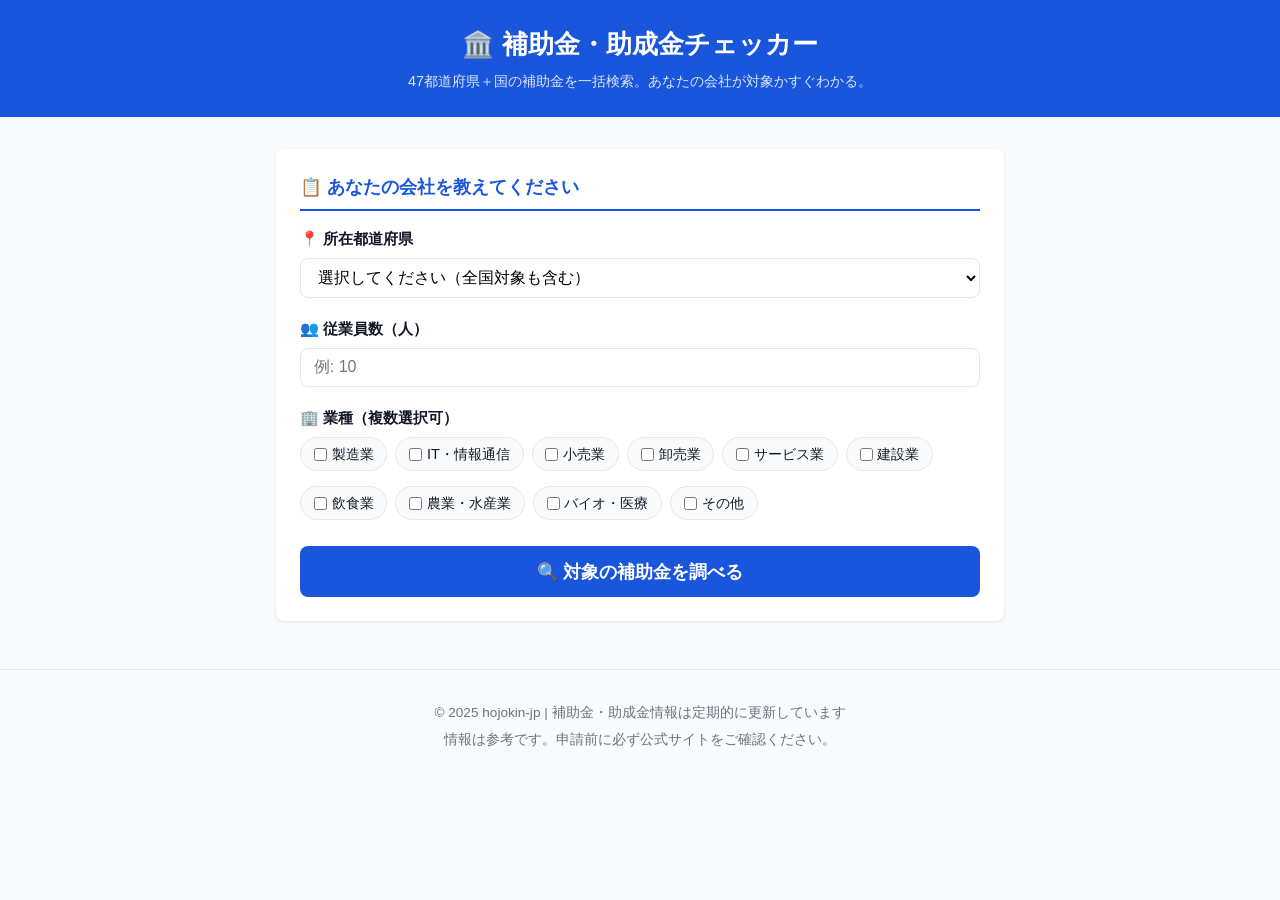
==== web/index.html @ bf98506f "feat: hojokin-jp MVP初期コミット - 47都道府県クロールスクリプト (crawl.py) - Claude Haiku構造化スクリプト (structure.py) - チェック" ====
<!DOCTYPE html>
<html lang="ja">
<head>
  <meta charset="UTF-8" />
  <meta name="viewport" content="width=device-width, initial-scale=1.0" />
  <title>補助金・助成金チェッカー｜hojokin-jp</title>
  <meta name="description" content="47都道府県の企業向け補助金・助成金を簡単チェック。業種・従業員数・都道府県から対象補助金を絞り込み。" />
  <link rel="stylesheet" href="style.css" />
</head>
<body>

<header>
  <h1>🏛️ 補助金・助成金チェッカー</h1>
  <p>47都道府県＋国の補助金を一括検索。あなたの会社が対象かすぐわかる。</p>
</header>

<main>

  <!-- チェックリストフォーム -->
  <div class="checklist-card">
    <p class="section-title">📋 あなたの会社を教えてください</p>

    <!-- 都道府県 -->
    <div class="form-group">
      <label for="pref-select">📍 所在都道府県</label>
      <select id="pref-select">
        <option value="">選択してください（全国対象も含む）</option>
      </select>
    </div>

    <!-- 従業員数 -->
    <div class="form-group">
      <label for="employee-count">👥 従業員数（人）</label>
      <input type="number" id="employee-count" min="1" max="9999"
             placeholder="例: 10" />
    </div>

    <!-- 業種 -->
    <div class="form-group">
      <label>🏢 業種（複数選択可）</label>
      <div class="checkbox-group">
        <label><input type="checkbox" class="industry-check" value="製造業" /><span>製造業</span></label>
        <label><input type="checkbox" class="industry-check" value="IT・情報通信" /><span>IT・情報通信</span></label>
        <label><input type="checkbox" class="industry-check" value="小売業" /><span>小売業</span></label>
        <label><input type="checkbox" class="industry-check" value="卸売業" /><span>卸売業</span></label>
        <label><input type="checkbox" class="industry-check" value="サービス業" /><span>サービス業</span></label>
        <label><input type="checkbox" class="industry-check" value="建設業" /><span>建設業</span></label>
        <label><input type="checkbox" class="industry-check" value="飲食業" /><span>飲食業</span></label>
        <label><input type="checkbox" class="industry-check" value="農業・水産業" /><span>農業・水産業</span></label>
        <label><input type="checkbox" class="industry-check" value="バイオ・医療" /><span>バイオ・医療</span></label>
        <label><input type="checkbox" class="industry-check" value="その他" /><span>その他</span></label>
      </div>
    </div>

    <button class="btn-search" id="btn-search">
      🔍 対象の補助金を調べる
    </button>
  </div>

  <!-- 検索結果 -->
  <div id="results"></div>

</main>

<footer>
  <p>© 2025 hojokin-jp | 補助金・助成金情報は定期的に更新しています</p>
  <p style="margin-top:0.3rem;">情報は参考です。申請前に必ず公式サイトをご確認ください。</p>
</footer>

<script src="app.js"></script>
</body>
</html>
---- web/style.css ----
/* hojokin-jp スタイル */
:root {
  --primary: #1a56db;
  --primary-dark: #1344b0;
  --success: #0e9f6e;
  --bg: #f9fafb;
  --card-bg: #ffffff;
  --text: #111827;
  --text-muted: #6b7280;
  --border: #e5e7eb;
  --shadow: 0 1px 3px rgba(0,0,0,0.1);
  --radius: 8px;
}

* { box-sizing: border-box; margin: 0; padding: 0; }

body {
  font-family: "Hiragino Sans", "Meiryo", sans-serif;
  background: var(--bg);
  color: var(--text);
  line-height: 1.6;
}

/* ヘッダー */
header {
  background: var(--primary);
  color: white;
  padding: 1.5rem 1rem;
  text-align: center;
}
header h1 { font-size: 1.6rem; margin-bottom: 0.3rem; }
header p { font-size: 0.9rem; opacity: 0.85; }

/* メインレイアウト */
main {
  max-width: 760px;
  margin: 2rem auto;
  padding: 0 1rem;
}

/* セクション見出し */
.section-title {
  font-size: 1.1rem;
  font-weight: bold;
  margin-bottom: 1rem;
  padding-bottom: 0.5rem;
  border-bottom: 2px solid var(--primary);
  color: var(--primary);
}

/* チェックリストフォーム */
.checklist-card {
  background: var(--card-bg);
  border-radius: var(--radius);
  padding: 1.5rem;
  box-shadow: var(--shadow);
  margin-bottom: 2rem;
}

.form-group {
  margin-bottom: 1.2rem;
}
.form-group label {
  display: block;
  font-weight: bold;
  margin-bottom: 0.4rem;
  font-size: 0.95rem;
}
.form-group select,
.form-group input[type="number"] {
  width: 100%;
  padding: 0.6rem 0.8rem;
  border: 1px solid var(--border);
  border-radius: var(--radius);
  font-size: 1rem;
  background: white;
}
.form-group select:focus,
.form-group input:focus {
  outline: none;
  border-color: var(--primary);
  box-shadow: 0 0 0 3px rgba(26,86,219,0.15);
}

/* 業種チェックボックス */
.checkbox-group {
  display: flex;
  flex-wrap: wrap;
  gap: 0.5rem;
}
.checkbox-group label {
  display: flex;
  align-items: center;
  gap: 0.3rem;
  background: var(--bg);
  border: 1px solid var(--border);
  border-radius: 20px;
  padding: 0.3rem 0.8rem;
  font-size: 0.9rem;
  cursor: pointer;
  font-weight: normal;
}
.checkbox-group label:hover { border-color: var(--primary); }
.checkbox-group input[type="checkbox"]:checked + span {
  color: var(--primary);
  font-weight: bold;
}

/* 検索ボタン */
.btn-search {
  width: 100%;
  padding: 0.85rem;
  background: var(--primary);
  color: white;
  border: none;
  border-radius: var(--radius);
  font-size: 1.1rem;
  font-weight: bold;
  cursor: pointer;
  transition: background 0.2s;
}
.btn-search:hover { background: var(--primary-dark); }

/* 結果エリア */
#results { margin-top: 1.5rem; }

.result-count {
  font-size: 0.95rem;
  color: var(--text-muted);
  margin-bottom: 1rem;
}
.result-count strong { color: var(--text); }

/* 補助金カード */
.hojokin-card {
  background: var(--card-bg);
  border-radius: var(--radius);
  padding: 1.2rem 1.5rem;
  box-shadow: var(--shadow);
  margin-bottom: 1rem;
  border-left: 4px solid var(--primary);
}
.hojokin-card .card-header {
  display: flex;
  justify-content: space-between;
  align-items: flex-start;
  gap: 0.5rem;
  margin-bottom: 0.6rem;
}
.hojokin-card h3 {
  font-size: 1rem;
  color: var(--text);
  flex: 1;
}
.badge-pref {
  background: #eff6ff;
  color: var(--primary);
  font-size: 0.75rem;
  padding: 0.2rem 0.6rem;
  border-radius: 12px;
  white-space: nowrap;
  font-weight: bold;
}

.card-meta {
  display: flex;
  gap: 1rem;
  font-size: 0.85rem;
  color: var(--text-muted);
  margin-bottom: 0.7rem;
  flex-wrap: wrap;
}
.card-meta span { display: flex; align-items: center; gap: 0.2rem; }

.card-summary {
  font-size: 0.9rem;
  color: var(--text-muted);
  margin-bottom: 0.8rem;
  line-height: 1.5;
}

.card-actions {
  display: flex;
  gap: 0.7rem;
}
.btn-detail {
  padding: 0.4rem 1rem;
  background: white;
  border: 1px solid var(--primary);
  color: var(--primary);
  border-radius: var(--radius);
  font-size: 0.85rem;
  cursor: pointer;
  text-decoration: none;
  transition: all 0.2s;
}
.btn-detail:hover { background: #eff6ff; }
.btn-consult {
  padding: 0.4rem 1rem;
  background: var(--success);
  color: white;
  border: none;
  border-radius: var(--radius);
  font-size: 0.85rem;
  cursor: pointer;
  text-decoration: none;
  transition: background 0.2s;
}
.btn-consult:hover { background: #0a8057; }

/* ローディング・空状態 */
.loading, .empty-state {
  text-align: center;
  padding: 2rem;
  color: var(--text-muted);
}
.empty-state .icon { font-size: 2.5rem; margin-bottom: 0.5rem; }

/* フッター */
footer {
  text-align: center;
  padding: 2rem 1rem;
  color: var(--text-muted);
  font-size: 0.85rem;
  border-top: 1px solid var(--border);
  margin-top: 3rem;
}

/* スマホ対応 */
@media (max-width: 600px) {
  header h1 { font-size: 1.3rem; }
  .checklist-card { padding: 1rem; }
  .card-actions { flex-direction: column; }
  .btn-detail, .btn-consult { text-align: center; }
}
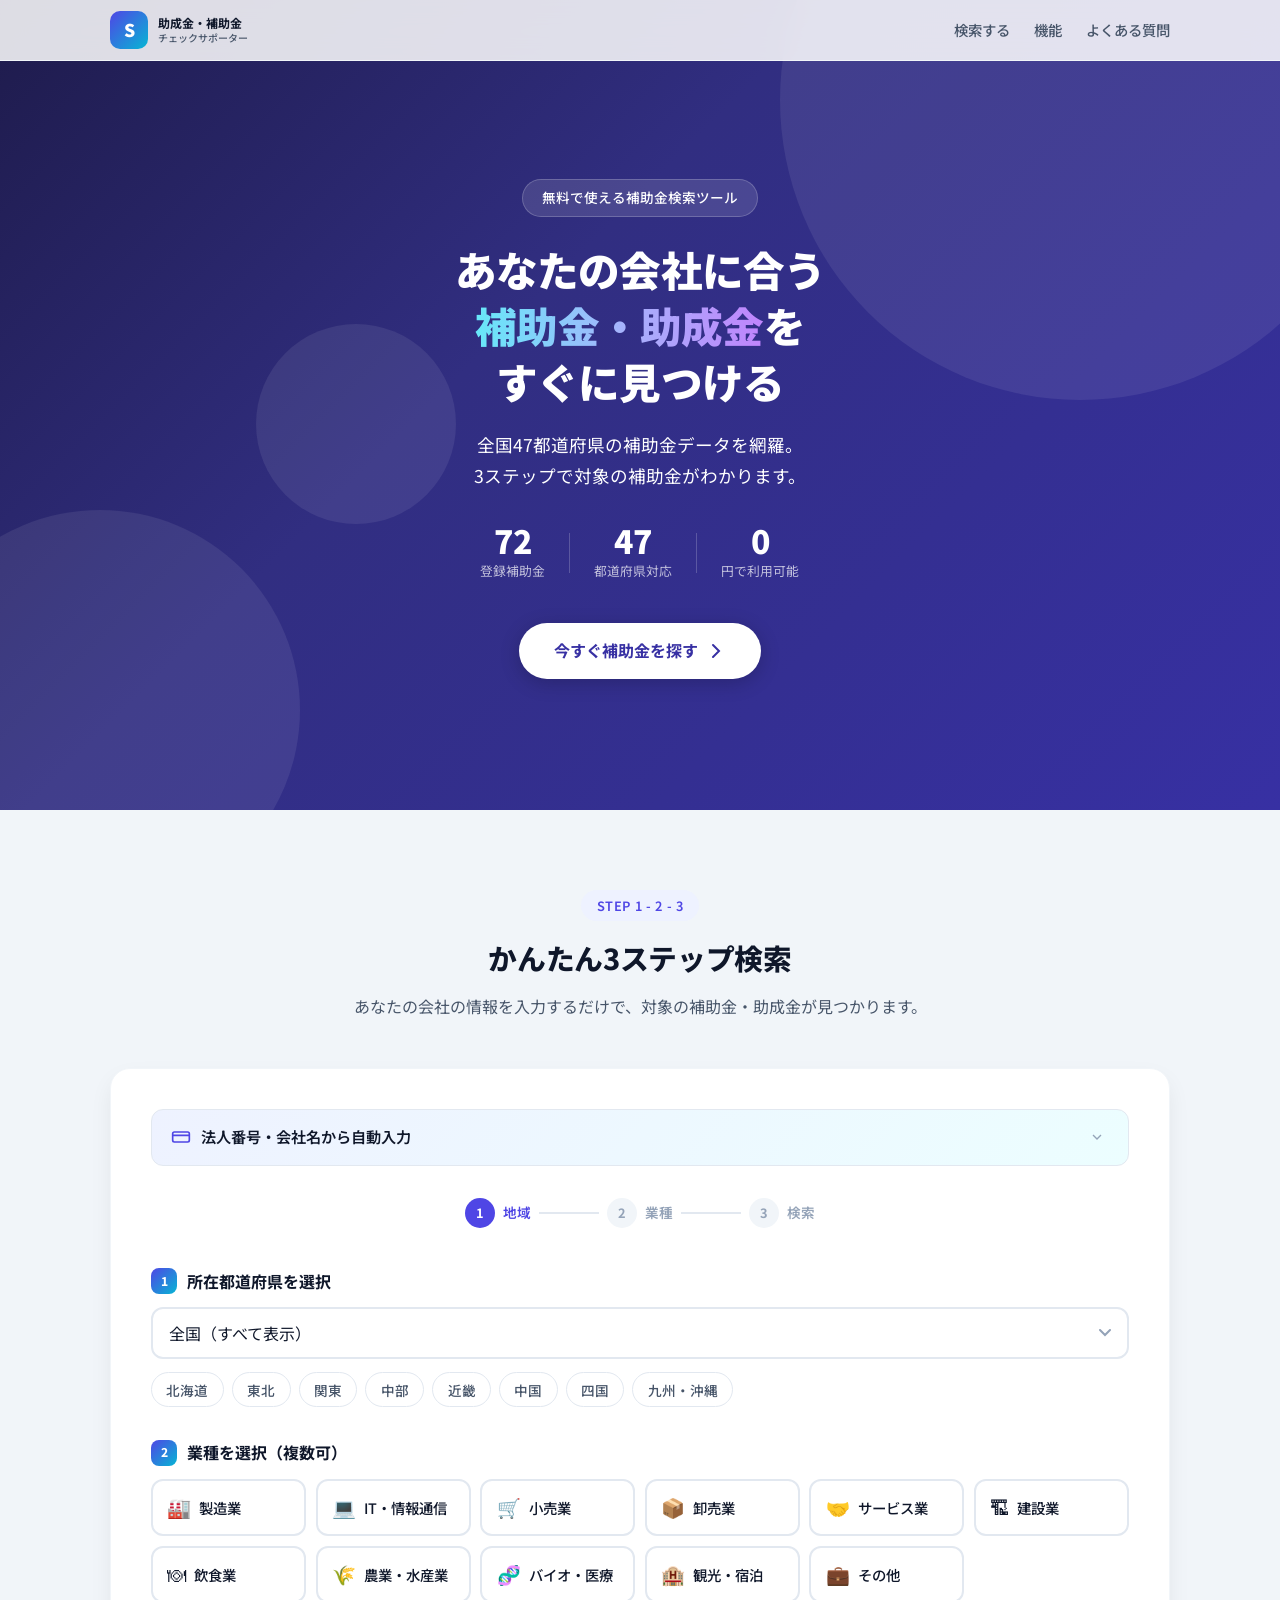
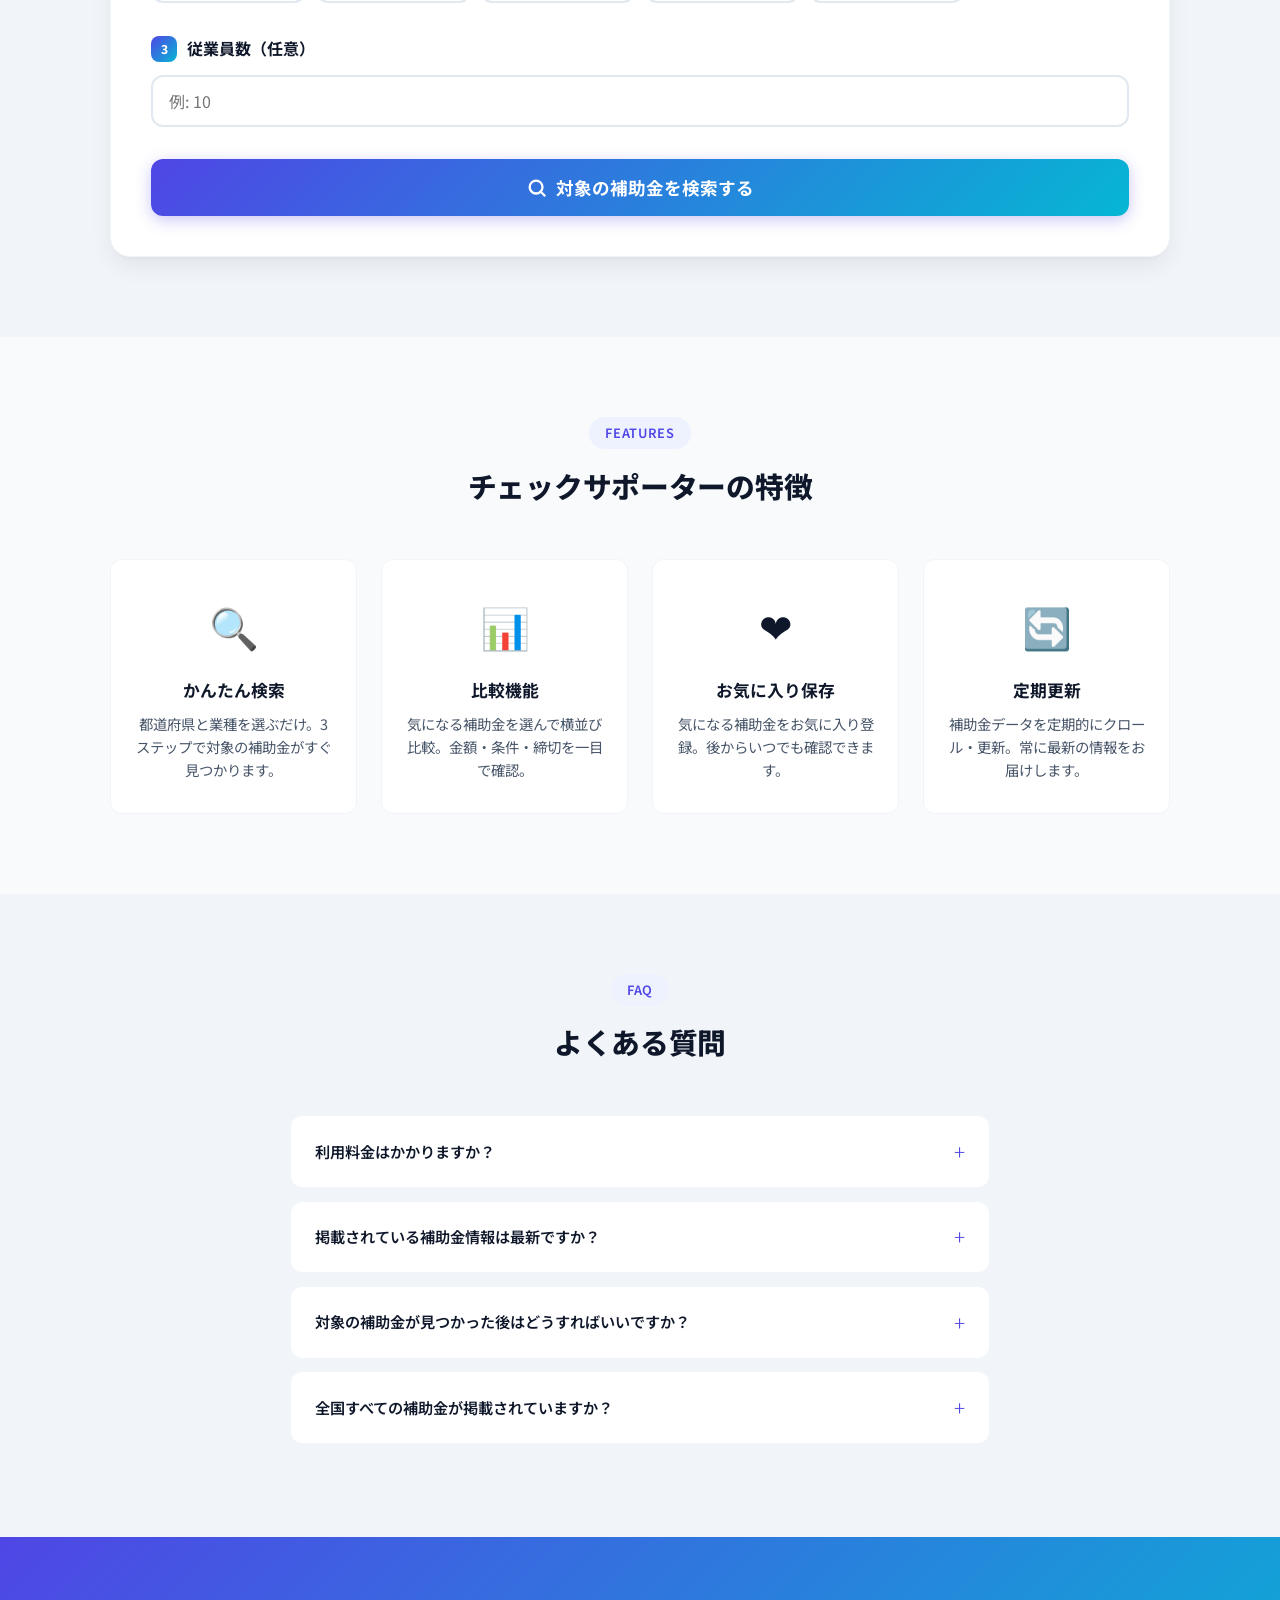
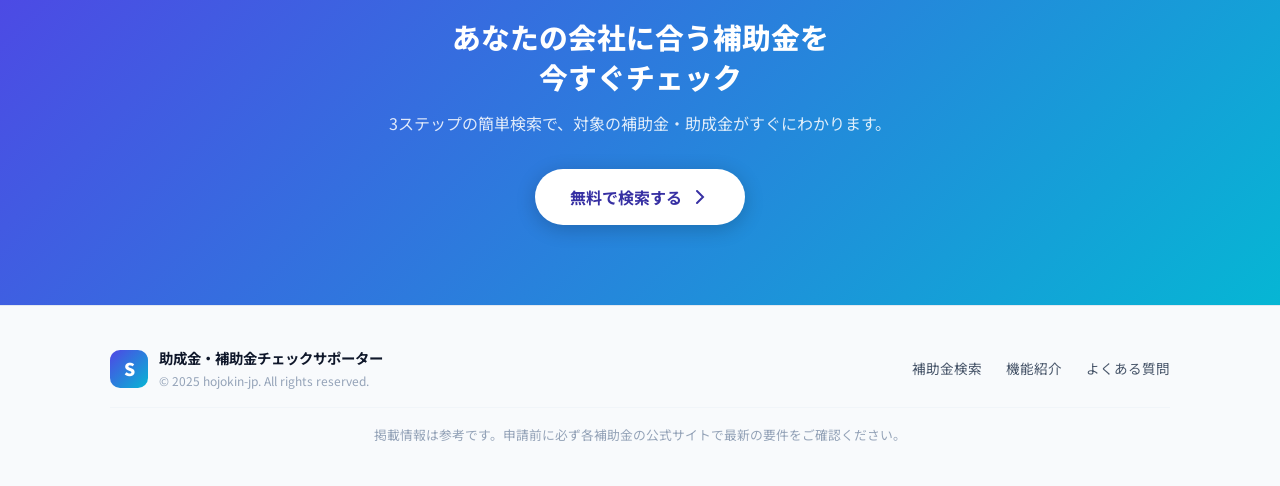
==== commit 719cae83: "feat: UI全面リニューアル + 法人番号検索 + OpenClaw連携設定 - UI: モダンなランディングページに全面リニューアル（グラデーション、アニメーション） - UI: 地方別フィルタ" ====
--- a/web/index.html
+++ b/web/index.html
@@ -3,70 +3,385 @@
 <head>
   <meta charset="UTF-8" />
   <meta name="viewport" content="width=device-width, initial-scale=1.0" />
-  <title>補助金・助成金チェッカー｜hojokin-jp</title>
-  <meta name="description" content="47都道府県の企業向け補助金・助成金を簡単チェック。業種・従業員数・都道府県から対象補助金を絞り込み。" />
+  <title>助成金・補助金チェックサポーター｜全国の補助金を簡単検索</title>
+  <meta name="description" content="全国47都道府県の企業向け補助金・助成金を簡単チェック。業種・従業員数・都道府県から対象補助金を瞬時に絞り込み。無料で使える補助金検索ツール。" />
+  <meta name="keywords" content="補助金,助成金,中小企業,検索,チェッカー,都道府県,申請" />
+  <meta property="og:title" content="助成金・補助金チェックサポーター" />
+  <meta property="og:description" content="全国47都道府県の補助金・助成金を簡単検索。あなたの会社が対象かすぐわかる。" />
+  <meta property="og:type" content="website" />
+  <link rel="canonical" href="https://hojokin-jp.pages.dev/" />
+  <link rel="preconnect" href="https://fonts.googleapis.com" />
+  <link rel="preconnect" href="https://fonts.gstatic.com" crossorigin />
+  <link href="https://fonts.googleapis.com/css2?family=Noto+Sans+JP:wght@400;500;600;700;900&display=swap" rel="stylesheet" />
   <link rel="stylesheet" href="style.css" />
 </head>
 <body>
 
-<header>
-  <h1>🏛️ 補助金・助成金チェッカー</h1>
-  <p>47都道府県＋国の補助金を一括検索。あなたの会社が対象かすぐわかる。</p>
-</header>
-
-<main>
-
-  <!-- チェックリストフォーム -->
-  <div class="checklist-card">
-    <p class="section-title">📋 あなたの会社を教えてください</p>
-
-    <!-- 都道府県 -->
-    <div class="form-group">
-      <label for="pref-select">📍 所在都道府県</label>
-      <select id="pref-select">
-        <option value="">選択してください（全国対象も含む）</option>
-      </select>
-    </div>
-
-    <!-- 従業員数 -->
-    <div class="form-group">
-      <label for="employee-count">👥 従業員数（人）</label>
-      <input type="number" id="employee-count" min="1" max="9999"
-             placeholder="例: 10" />
-    </div>
-
-    <!-- 業種 -->
-    <div class="form-group">
-      <label>🏢 業種（複数選択可）</label>
-      <div class="checkbox-group">
-        <label><input type="checkbox" class="industry-check" value="製造業" /><span>製造業</span></label>
-        <label><input type="checkbox" class="industry-check" value="IT・情報通信" /><span>IT・情報通信</span></label>
-        <label><input type="checkbox" class="industry-check" value="小売業" /><span>小売業</span></label>
-        <label><input type="checkbox" class="industry-check" value="卸売業" /><span>卸売業</span></label>
-        <label><input type="checkbox" class="industry-check" value="サービス業" /><span>サービス業</span></label>
-        <label><input type="checkbox" class="industry-check" value="建設業" /><span>建設業</span></label>
-        <label><input type="checkbox" class="industry-check" value="飲食業" /><span>飲食業</span></label>
-        <label><input type="checkbox" class="industry-check" value="農業・水産業" /><span>農業・水産業</span></label>
-        <label><input type="checkbox" class="industry-check" value="バイオ・医療" /><span>バイオ・医療</span></label>
-        <label><input type="checkbox" class="industry-check" value="その他" /><span>その他</span></label>
-      </div>
-    </div>
-
-    <button class="btn-search" id="btn-search">
-      🔍 対象の補助金を調べる
+<!-- ナビゲーション -->
+<nav class="navbar" id="navbar">
+  <div class="nav-inner">
+    <a href="#" class="nav-logo">
+      <span class="logo-icon">S</span>
+      <span class="logo-text">助成金・補助金<br/><small>チェックサポーター</small></span>
+    </a>
+    <div class="nav-links">
+      <a href="#search">検索する</a>
+      <a href="#features">機能</a>
+      <a href="#faq">よくある質問</a>
+    </div>
+    <button class="nav-hamburger" id="nav-hamburger" aria-label="メニュー">
+      <span></span><span></span><span></span>
     </button>
   </div>
-
-  <!-- 検索結果 -->
-  <div id="results"></div>
-
-</main>
-
-<footer>
-  <p>© 2025 hojokin-jp | 補助金・助成金情報は定期的に更新しています</p>
-  <p style="margin-top:0.3rem;">情報は参考です。申請前に必ず公式サイトをご確認ください。</p>
+</nav>
+
+<!-- ヒーローセクション -->
+<section class="hero" id="hero">
+  <div class="hero-bg-shapes">
+    <div class="shape shape-1"></div>
+    <div class="shape shape-2"></div>
+    <div class="shape shape-3"></div>
+  </div>
+  <div class="hero-inner">
+    <div class="hero-badge">無料で使える補助金検索ツール</div>
+    <h1 class="hero-title">
+      あなたの会社に合う<br/>
+      <span class="gradient-text">補助金・助成金</span>を<br/>
+      すぐに見つける
+    </h1>
+    <p class="hero-sub">
+      全国47都道府県の補助金データを網羅。<br/>
+      3ステップで対象の補助金がわかります。
+    </p>
+    <div class="hero-stats">
+      <div class="stat-item">
+        <span class="stat-num" id="stat-total">72</span>
+        <span class="stat-label">登録補助金</span>
+      </div>
+      <div class="stat-divider"></div>
+      <div class="stat-item">
+        <span class="stat-num">47</span>
+        <span class="stat-label">都道府県対応</span>
+      </div>
+      <div class="stat-divider"></div>
+      <div class="stat-item">
+        <span class="stat-num">0</span>
+        <span class="stat-label">円で利用可能</span>
+      </div>
+    </div>
+    <a href="#search" class="hero-cta">
+      今すぐ補助金を探す
+      <svg width="20" height="20" viewBox="0 0 20 20" fill="none"><path d="M7 4l6 6-6 6" stroke="currentColor" stroke-width="2" stroke-linecap="round"/></svg>
+    </a>
+  </div>
+</section>
+
+<!-- 検索セクション -->
+<section class="search-section" id="search">
+  <div class="container">
+    <div class="section-header">
+      <span class="section-tag">STEP 1 - 2 - 3</span>
+      <h2>かんたん3ステップ検索</h2>
+      <p>あなたの会社の情報を入力するだけで、対象の補助金・助成金が見つかります。</p>
+    </div>
+
+    <div class="search-card">
+
+      <!-- 法人番号・会社名で自動入力 -->
+      <div class="corp-lookup-block">
+        <div class="corp-lookup-header">
+          <svg width="20" height="20" viewBox="0 0 24 24" fill="none" stroke="var(--primary)" stroke-width="2"><rect x="2" y="6" width="20" height="12" rx="2"/><path d="M2 10h20"/></svg>
+          <span>法人番号・会社名から自動入力</span>
+          <button class="corp-toggle" id="corp-toggle" aria-expanded="false">
+            <svg width="16" height="16" viewBox="0 0 24 24" fill="none" stroke="currentColor" stroke-width="2"><path d="M6 9l6 6 6-6"/></svg>
+          </button>
+        </div>
+        <div class="corp-lookup-body" id="corp-lookup-body" style="display:none;">
+          <p class="corp-hint">法人番号（13桁）または会社名を入力すると、都道府県が自動で設定されます。</p>
+          <div class="corp-tabs">
+            <button class="corp-tab active" data-tab="number">法人番号で検索</button>
+            <button class="corp-tab" data-tab="name">会社名で検索</button>
+          </div>
+          <!-- 法人番号タブ -->
+          <div class="corp-tab-content active" id="tab-number">
+            <div class="corp-input-row">
+              <input type="text" id="corp-number" class="input-modern" maxlength="13" inputmode="numeric" pattern="\d{13}" placeholder="例: 7000012050002（13桁）" />
+              <button class="btn-corp-search" id="btn-corp-number">検索</button>
+            </div>
+          </div>
+          <!-- 会社名タブ -->
+          <div class="corp-tab-content" id="tab-name">
+            <div class="corp-input-row">
+              <input type="text" id="corp-name" class="input-modern" placeholder="例: トヨタ自動車" />
+              <button class="btn-corp-search" id="btn-corp-name">検索</button>
+            </div>
+            <div class="corp-candidates" id="corp-candidates" style="display:none;"></div>
+          </div>
+          <!-- 結果表示 -->
+          <div class="corp-result" id="corp-result" style="display:none;">
+            <div class="corp-result-card">
+              <div class="corp-result-name" id="corp-result-name"></div>
+              <div class="corp-result-meta" id="corp-result-meta"></div>
+              <button class="btn-corp-apply" id="btn-corp-apply">この情報で検索に反映する</button>
+            </div>
+          </div>
+          <div class="corp-error" id="corp-error" style="display:none;"></div>
+          <div class="corp-loading" id="corp-loading" style="display:none;">
+            <div class="spinner"></div>
+            <span>検索中...</span>
+          </div>
+        </div>
+      </div>
+
+      <!-- ステップインジケーター -->
+      <div class="step-indicator">
+        <div class="step active" data-step="1"><span>1</span>地域</div>
+        <div class="step-line"></div>
+        <div class="step" data-step="2"><span>2</span>業種</div>
+        <div class="step-line"></div>
+        <div class="step" data-step="3"><span>3</span>検索</div>
+      </div>
+
+      <!-- 都道府県選択（地図 + ドロップダウン） -->
+      <div class="form-block">
+        <label class="form-label">
+          <span class="label-icon">1</span>
+          所在都道府県を選択
+        </label>
+        <div class="pref-selector">
+          <select id="pref-select" class="select-modern">
+            <option value="">全国（すべて表示）</option>
+          </select>
+          <!-- 地方ボタン -->
+          <div class="region-chips" id="region-chips">
+            <button class="region-chip" data-region="hokkaido">北海道</button>
+            <button class="region-chip" data-region="tohoku">東北</button>
+            <button class="region-chip" data-region="kanto">関東</button>
+            <button class="region-chip" data-region="chubu">中部</button>
+            <button class="region-chip" data-region="kinki">近畿</button>
+            <button class="region-chip" data-region="chugoku">中国</button>
+            <button class="region-chip" data-region="shikoku">四国</button>
+            <button class="region-chip" data-region="kyushu">九州・沖縄</button>
+          </div>
+        </div>
+      </div>
+
+      <!-- 業種選択 -->
+      <div class="form-block">
+        <label class="form-label">
+          <span class="label-icon">2</span>
+          業種を選択（複数可）
+        </label>
+        <div class="industry-grid" id="industry-grid">
+          <label class="industry-chip"><input type="checkbox" class="industry-check" value="製造業" /><span class="chip-icon">&#x1F3ED;</span><span>製造業</span></label>
+          <label class="industry-chip"><input type="checkbox" class="industry-check" value="IT・情報通信" /><span class="chip-icon">&#x1F4BB;</span><span>IT・情報通信</span></label>
+          <label class="industry-chip"><input type="checkbox" class="industry-check" value="小売業" /><span class="chip-icon">&#x1F6D2;</span><span>小売業</span></label>
+          <label class="industry-chip"><input type="checkbox" class="industry-check" value="卸売業" /><span class="chip-icon">&#x1F4E6;</span><span>卸売業</span></label>
+          <label class="industry-chip"><input type="checkbox" class="industry-check" value="サービス業" /><span class="chip-icon">&#x1F91D;</span><span>サービス業</span></label>
+          <label class="industry-chip"><input type="checkbox" class="industry-check" value="建設業" /><span class="chip-icon">&#x1F3D7;</span><span>建設業</span></label>
+          <label class="industry-chip"><input type="checkbox" class="industry-check" value="飲食業" /><span class="chip-icon">&#x1F37D;</span><span>飲食業</span></label>
+          <label class="industry-chip"><input type="checkbox" class="industry-check" value="農業・水産業" /><span class="chip-icon">&#x1F33E;</span><span>農業・水産業</span></label>
+          <label class="industry-chip"><input type="checkbox" class="industry-check" value="バイオ・医療" /><span class="chip-icon">&#x1F9EC;</span><span>バイオ・医療</span></label>
+          <label class="industry-chip"><input type="checkbox" class="industry-check" value="観光・宿泊" /><span class="chip-icon">&#x1F3E8;</span><span>観光・宿泊</span></label>
+          <label class="industry-chip"><input type="checkbox" class="industry-check" value="その他" /><span class="chip-icon">&#x1F4BC;</span><span>その他</span></label>
+        </div>
+      </div>
+
+      <!-- 従業員数（オプション） -->
+      <div class="form-block">
+        <label class="form-label">
+          <span class="label-icon">3</span>
+          従業員数（任意）
+        </label>
+        <input type="number" id="employee-count" class="input-modern" min="1" max="99999" placeholder="例: 10" />
+      </div>
+
+      <button class="btn-search" id="btn-search">
+        <svg width="22" height="22" viewBox="0 0 24 24" fill="none" stroke="currentColor" stroke-width="2.5"><circle cx="11" cy="11" r="7"/><path d="M21 21l-4.35-4.35"/></svg>
+        対象の補助金を検索する
+      </button>
+    </div>
+  </div>
+</section>
+
+<!-- 結果セクション -->
+<section class="results-section" id="results-section" style="display:none;">
+  <div class="container">
+    <!-- 結果ヘッダー -->
+    <div class="results-header">
+      <div class="results-count" id="results-count"></div>
+      <div class="results-controls">
+        <div class="view-toggle">
+          <button class="view-btn active" data-view="list" title="リスト表示">
+            <svg width="18" height="18" viewBox="0 0 24 24" fill="none" stroke="currentColor" stroke-width="2"><path d="M8 6h13M8 12h13M8 18h13M3 6h.01M3 12h.01M3 18h.01"/></svg>
+          </button>
+          <button class="view-btn" data-view="grid" title="グリッド表示">
+            <svg width="18" height="18" viewBox="0 0 24 24" fill="none" stroke="currentColor" stroke-width="2"><rect x="3" y="3" width="7" height="7"/><rect x="14" y="3" width="7" height="7"/><rect x="3" y="14" width="7" height="7"/><rect x="14" y="14" width="7" height="7"/></svg>
+          </button>
+        </div>
+        <select id="sort-select" class="select-small">
+          <option value="amount-desc">金額が大きい順</option>
+          <option value="amount-asc">金額が小さい順</option>
+          <option value="name-asc">名前順</option>
+          <option value="pref-asc">都道府県順</option>
+        </select>
+      </div>
+    </div>
+
+    <!-- 比較バー -->
+    <div class="compare-bar" id="compare-bar" style="display:none;">
+      <div class="compare-inner">
+        <span><strong id="compare-count">0</strong>件を比較中</span>
+        <button class="btn-compare" id="btn-compare">比較表を見る</button>
+        <button class="btn-compare-clear" id="btn-compare-clear">クリア</button>
+      </div>
+    </div>
+
+    <!-- 結果リスト -->
+    <div id="results" class="results-list"></div>
+  </div>
+</section>
+
+<!-- 比較モーダル -->
+<div class="modal-overlay" id="compare-modal" style="display:none;">
+  <div class="modal-content">
+    <div class="modal-header">
+      <h3>補助金比較</h3>
+      <button class="modal-close" id="modal-close">&times;</button>
+    </div>
+    <div class="modal-body" id="compare-table-container"></div>
+  </div>
+</div>
+
+<!-- お気に入りフローティングボタン -->
+<button class="fab-favorites" id="fab-favorites" title="お気に入り一覧" style="display:none;">
+  <svg width="22" height="22" viewBox="0 0 24 24" fill="currentColor"><path d="M12 21.35l-1.45-1.32C5.4 15.36 2 12.28 2 8.5 2 5.42 4.42 3 7.5 3c1.74 0 3.41.81 4.5 2.09C13.09 3.81 14.76 3 16.5 3 19.58 3 22 5.42 22 8.5c0 3.78-3.4 6.86-8.55 11.54L12 21.35z"/></svg>
+  <span class="fab-badge" id="fab-badge">0</span>
+</button>
+
+<!-- お気に入りパネル -->
+<div class="favorites-panel" id="favorites-panel" style="display:none;">
+  <div class="panel-header">
+    <h3>お気に入り</h3>
+    <button class="panel-close" id="panel-close">&times;</button>
+  </div>
+  <div class="panel-body" id="favorites-list"></div>
+</div>
+
+<!-- 特徴セクション -->
+<section class="features-section" id="features">
+  <div class="container">
+    <div class="section-header">
+      <span class="section-tag">FEATURES</span>
+      <h2>チェックサポーターの特徴</h2>
+    </div>
+    <div class="features-grid">
+      <div class="feature-card">
+        <div class="feature-icon">&#x1F50D;</div>
+        <h3>かんたん検索</h3>
+        <p>都道府県と業種を選ぶだけ。3ステップで対象の補助金がすぐ見つかります。</p>
+      </div>
+      <div class="feature-card">
+        <div class="feature-icon">&#x1F4CA;</div>
+        <h3>比較機能</h3>
+        <p>気になる補助金を選んで横並び比較。金額・条件・締切を一目で確認。</p>
+      </div>
+      <div class="feature-card">
+        <div class="feature-icon">&#x2764;</div>
+        <h3>お気に入り保存</h3>
+        <p>気になる補助金をお気に入り登録。後からいつでも確認できます。</p>
+      </div>
+      <div class="feature-card">
+        <div class="feature-icon">&#x1F504;</div>
+        <h3>定期更新</h3>
+        <p>補助金データを定期的にクロール・更新。常に最新の情報をお届けします。</p>
+      </div>
+    </div>
+  </div>
+</section>
+
+<!-- FAQ セクション -->
+<section class="faq-section" id="faq">
+  <div class="container">
+    <div class="section-header">
+      <span class="section-tag">FAQ</span>
+      <h2>よくある質問</h2>
+    </div>
+    <div class="faq-list">
+      <details class="faq-item">
+        <summary>利用料金はかかりますか？</summary>
+        <p>いいえ、完全無料でご利用いただけます。会員登録も不要です。</p>
+      </details>
+      <details class="faq-item">
+        <summary>掲載されている補助金情報は最新ですか？</summary>
+        <p>定期的に各都道府県の公式サイトをクロールし、データを更新しています。ただし、申請前には必ず公式サイトで最新情報をご確認ください。</p>
+      </details>
+      <details class="faq-item">
+        <summary>対象の補助金が見つかった後はどうすればいいですか？</summary>
+        <p>「詳細を見る」ボタンから公式サイトへアクセスし、申請要件を確認してください。申請手続きのサポートが必要な場合は「申請を相談する」からお問い合わせいただけます。</p>
+      </details>
+      <details class="faq-item">
+        <summary>全国すべての補助金が掲載されていますか？</summary>
+        <p>現在は主要な都道府県の補助金を掲載しています。順次対象を拡大し、全国1,741市区町村の補助金にも対応予定です。</p>
+      </details>
+    </div>
+  </div>
+</section>
+
+<!-- CTA セクション -->
+<section class="cta-section">
+  <div class="container">
+    <h2>あなたの会社に合う補助金を<br/>今すぐチェック</h2>
+    <p>3ステップの簡単検索で、対象の補助金・助成金がすぐにわかります。</p>
+    <a href="#search" class="hero-cta cta-white">
+      無料で検索する
+      <svg width="20" height="20" viewBox="0 0 20 20" fill="none"><path d="M7 4l6 6-6 6" stroke="currentColor" stroke-width="2" stroke-linecap="round"/></svg>
+    </a>
+  </div>
+</section>
+
+<!-- フッター -->
+<footer class="footer">
+  <div class="container">
+    <div class="footer-inner">
+      <div class="footer-brand">
+        <span class="logo-icon">S</span>
+        <div>
+          <strong>助成金・補助金チェックサポーター</strong>
+          <p>&copy; 2025 hojokin-jp. All rights reserved.</p>
+        </div>
+      </div>
+      <div class="footer-links">
+        <a href="#search">補助金検索</a>
+        <a href="#features">機能紹介</a>
+        <a href="#faq">よくある質問</a>
+      </div>
+    </div>
+    <p class="footer-disclaimer">
+      掲載情報は参考です。申請前に必ず各補助金の公式サイトで最新の要件をご確認ください。
+    </p>
+  </div>
 </footer>
 
+<script src="data.js"></script>
 <script src="app.js"></script>
+
+<!-- 構造化データ -->
+<script type="application/ld+json">
+{
+  "@context": "https://schema.org",
+  "@type": "WebApplication",
+  "name": "助成金・補助金チェックサポーター",
+  "description": "全国47都道府県の企業向け補助金・助成金を簡単チェック",
+  "url": "https://hojokin-jp.pages.dev/",
+  "applicationCategory": "BusinessApplication",
+  "operatingSystem": "Web",
+  "offers": {
+    "@type": "Offer",
+    "price": "0",
+    "priceCurrency": "JPY"
+  }
+}
+</script>
 </body>
 </html>
--- a/web/style.css
+++ b/web/style.css
@@ -1,235 +1,702 @@
-/* hojokin-jp スタイル */
+/* ========================================
+   助成金・補助金チェックサポーター
+   Modern Design System
+   ======================================== */
+
+/* --- CSS Variables --- */
 :root {
-  --primary: #1a56db;
-  --primary-dark: #1344b0;
-  --success: #0e9f6e;
-  --bg: #f9fafb;
+  --primary: #4f46e5;
+  --primary-light: #818cf8;
+  --primary-dark: #3730a3;
+  --primary-bg: #eef2ff;
+  --accent: #06b6d4;
+  --accent-light: #67e8f9;
+  --success: #10b981;
+  --success-bg: #ecfdf5;
+  --warning: #f59e0b;
+  --warning-bg: #fffbeb;
+  --danger: #ef4444;
+  --bg: #f8fafc;
+  --bg-alt: #f1f5f9;
   --card-bg: #ffffff;
-  --text: #111827;
-  --text-muted: #6b7280;
-  --border: #e5e7eb;
-  --shadow: 0 1px 3px rgba(0,0,0,0.1);
-  --radius: 8px;
-}
-
-* { box-sizing: border-box; margin: 0; padding: 0; }
-
+  --text: #0f172a;
+  --text-secondary: #475569;
+  --text-muted: #94a3b8;
+  --border: #e2e8f0;
+  --border-light: #f1f5f9;
+  --shadow-sm: 0 1px 2px rgba(0,0,0,0.05);
+  --shadow: 0 4px 6px -1px rgba(0,0,0,0.07), 0 2px 4px -2px rgba(0,0,0,0.05);
+  --shadow-lg: 0 10px 25px -3px rgba(0,0,0,0.08), 0 4px 6px -4px rgba(0,0,0,0.04);
+  --shadow-xl: 0 20px 40px -4px rgba(0,0,0,0.1);
+  --radius: 12px;
+  --radius-lg: 20px;
+  --radius-full: 9999px;
+  --gradient: linear-gradient(135deg, #4f46e5 0%, #06b6d4 100%);
+  --gradient-soft: linear-gradient(135deg, #eef2ff 0%, #ecfeff 100%);
+  --transition: 0.25s cubic-bezier(0.4, 0, 0.2, 1);
+  --font: 'Noto Sans JP', 'Hiragino Sans', 'Meiryo', sans-serif;
+}
+
+/* --- Reset --- */
+*, *::before, *::after { box-sizing: border-box; margin: 0; padding: 0; }
+html { scroll-behavior: smooth; scroll-padding-top: 80px; }
 body {
-  font-family: "Hiragino Sans", "Meiryo", sans-serif;
+  font-family: var(--font);
   background: var(--bg);
   color: var(--text);
-  line-height: 1.6;
-}
-
-/* ヘッダー */
-header {
-  background: var(--primary);
-  color: white;
-  padding: 1.5rem 1rem;
-  text-align: center;
-}
-header h1 { font-size: 1.6rem; margin-bottom: 0.3rem; }
-header p { font-size: 0.9rem; opacity: 0.85; }
-
-/* メインレイアウト */
-main {
-  max-width: 760px;
-  margin: 2rem auto;
-  padding: 0 1rem;
-}
-
-/* セクション見出し */
-.section-title {
-  font-size: 1.1rem;
-  font-weight: bold;
+  line-height: 1.7;
+  -webkit-font-smoothing: antialiased;
+}
+img { max-width: 100%; height: auto; }
+a { color: var(--primary); text-decoration: none; transition: color var(--transition); }
+a:hover { color: var(--primary-dark); }
+
+.container { max-width: 1100px; margin: 0 auto; padding: 0 1.25rem; }
+
+/* --- Navbar --- */
+.navbar {
+  position: fixed; top: 0; left: 0; right: 0; z-index: 100;
+  background: rgba(255,255,255,0.85);
+  backdrop-filter: blur(12px);
+  -webkit-backdrop-filter: blur(12px);
+  border-bottom: 1px solid var(--border-light);
+  transition: box-shadow var(--transition);
+}
+.navbar.scrolled { box-shadow: var(--shadow); }
+.nav-inner {
+  max-width: 1100px; margin: 0 auto;
+  display: flex; align-items: center; justify-content: space-between;
+  padding: 0.7rem 1.25rem;
+}
+.nav-logo { display: flex; align-items: center; gap: 0.6rem; text-decoration: none; color: var(--text); }
+.logo-icon {
+  width: 38px; height: 38px; border-radius: 10px;
+  background: var(--gradient); color: white;
+  display: flex; align-items: center; justify-content: center;
+  font-weight: 900; font-size: 1.1rem;
+}
+.logo-text { font-size: 0.75rem; font-weight: 700; line-height: 1.2; }
+.logo-text small { font-weight: 500; color: var(--text-secondary); }
+.nav-links { display: flex; gap: 1.5rem; }
+.nav-links a {
+  font-size: 0.9rem; font-weight: 500; color: var(--text-secondary);
+  transition: color var(--transition);
+}
+.nav-links a:hover { color: var(--primary); }
+.nav-hamburger {
+  display: none; background: none; border: none; cursor: pointer;
+  flex-direction: column; gap: 5px; padding: 4px;
+}
+.nav-hamburger span {
+  display: block; width: 22px; height: 2px; background: var(--text);
+  border-radius: 2px; transition: var(--transition);
+}
+
+/* --- Hero --- */
+.hero {
+  position: relative; overflow: hidden;
+  background: linear-gradient(135deg, #1e1b4b 0%, #312e81 40%, #3730a3 100%);
+  color: white; padding: 8rem 1.25rem 5rem; text-align: center;
+  min-height: 90vh; display: flex; align-items: center; justify-content: center;
+}
+.hero-bg-shapes { position: absolute; inset: 0; overflow: hidden; pointer-events: none; }
+.shape {
+  position: absolute; border-radius: 50%; opacity: 0.08;
+  background: white;
+}
+.shape-1 { width: 600px; height: 600px; top: -200px; right: -100px; animation: float 20s ease-in-out infinite; }
+.shape-2 { width: 400px; height: 400px; bottom: -100px; left: -100px; animation: float 25s ease-in-out infinite reverse; }
+.shape-3 { width: 200px; height: 200px; top: 40%; left: 20%; animation: float 15s ease-in-out infinite; }
+
+@keyframes float {
+  0%, 100% { transform: translate(0, 0) scale(1); }
+  33% { transform: translate(30px, -20px) scale(1.05); }
+  66% { transform: translate(-20px, 20px) scale(0.95); }
+}
+
+.hero-inner { position: relative; z-index: 1; max-width: 700px; margin: 0 auto; }
+.hero-badge {
+  display: inline-block; padding: 0.4rem 1.2rem;
+  background: rgba(255,255,255,0.12); border: 1px solid rgba(255,255,255,0.2);
+  border-radius: var(--radius-full); font-size: 0.85rem; font-weight: 500;
+  margin-bottom: 1.5rem;
+  animation: fadeInUp 0.6s ease-out both;
+}
+.hero-title {
+  font-size: 2.6rem; font-weight: 900; line-height: 1.35; letter-spacing: -0.02em;
+  margin-bottom: 1.2rem;
+  animation: fadeInUp 0.6s ease-out 0.1s both;
+}
+.gradient-text {
+  background: linear-gradient(90deg, #67e8f9, #a5b4fc, #c084fc);
+  -webkit-background-clip: text; -webkit-text-fill-color: transparent;
+  background-clip: text;
+}
+.hero-sub {
+  font-size: 1.1rem; opacity: 0.8; line-height: 1.8; margin-bottom: 2rem;
+  animation: fadeInUp 0.6s ease-out 0.2s both;
+}
+.hero-stats {
+  display: flex; align-items: center; justify-content: center; gap: 1.5rem;
+  margin-bottom: 2.5rem;
+  animation: fadeInUp 0.6s ease-out 0.3s both;
+}
+.stat-item { text-align: center; }
+.stat-num { display: block; font-size: 2rem; font-weight: 900; line-height: 1; }
+.stat-label { font-size: 0.8rem; opacity: 0.7; }
+.stat-divider { width: 1px; height: 40px; background: rgba(255,255,255,0.2); }
+
+.hero-cta {
+  display: inline-flex; align-items: center; gap: 0.5rem;
+  padding: 0.9rem 2.2rem;
+  background: white; color: var(--primary-dark);
+  border-radius: var(--radius-full); font-weight: 700; font-size: 1rem;
+  box-shadow: 0 4px 20px rgba(0,0,0,0.2);
+  transition: all var(--transition);
+  animation: fadeInUp 0.6s ease-out 0.4s both;
+}
+.hero-cta:hover { transform: translateY(-2px); box-shadow: 0 8px 30px rgba(0,0,0,0.3); color: var(--primary-dark); }
+
+.cta-white {
+  background: white; color: var(--primary-dark);
+}
+
+@keyframes fadeInUp {
+  from { opacity: 0; transform: translateY(24px); }
+  to { opacity: 1; transform: translateY(0); }
+}
+
+/* --- Section Common --- */
+.section-header { text-align: center; margin-bottom: 3rem; }
+.section-tag {
+  display: inline-block; padding: 0.3rem 1rem;
+  background: var(--primary-bg); color: var(--primary);
+  border-radius: var(--radius-full); font-size: 0.8rem; font-weight: 600;
+  letter-spacing: 0.05em; margin-bottom: 0.8rem;
+}
+.section-header h2 {
+  font-size: 1.8rem; font-weight: 800; margin-bottom: 0.6rem;
+  letter-spacing: -0.01em;
+}
+.section-header p { color: var(--text-secondary); font-size: 1rem; }
+
+/* --- Search Section --- */
+.search-section { padding: 5rem 0; background: var(--bg-alt); }
+
+.search-card {
+  background: var(--card-bg); border-radius: var(--radius-lg);
+  padding: 2.5rem; box-shadow: var(--shadow-lg);
+  border: 1px solid var(--border-light);
+}
+
+/* Step Indicator */
+.step-indicator {
+  display: flex; align-items: center; justify-content: center; gap: 0;
+  margin-bottom: 2.5rem;
+}
+.step {
+  display: flex; align-items: center; gap: 0.5rem;
+  font-size: 0.85rem; font-weight: 600; color: var(--text-muted);
+  transition: color var(--transition);
+}
+.step span {
+  width: 30px; height: 30px; border-radius: 50%;
+  display: flex; align-items: center; justify-content: center;
+  background: var(--bg-alt); font-size: 0.8rem; font-weight: 700;
+  transition: all var(--transition);
+}
+.step.active { color: var(--primary); }
+.step.active span { background: var(--primary); color: white; }
+.step.done span { background: var(--success); color: white; }
+.step-line { width: 60px; height: 2px; background: var(--border); margin: 0 0.5rem; }
+
+/* Form Blocks */
+.form-block { margin-bottom: 2rem; }
+.form-label {
+  display: flex; align-items: center; gap: 0.6rem;
+  font-size: 1rem; font-weight: 700; margin-bottom: 0.8rem;
+}
+.label-icon {
+  width: 26px; height: 26px; border-radius: 8px;
+  background: var(--gradient); color: white;
+  display: flex; align-items: center; justify-content: center;
+  font-size: 0.75rem; font-weight: 800;
+}
+
+/* Select */
+.select-modern, .input-modern {
+  width: 100%; padding: 0.75rem 1rem;
+  border: 2px solid var(--border); border-radius: var(--radius);
+  font-size: 1rem; font-family: var(--font);
+  background: white; color: var(--text);
+  transition: border-color var(--transition), box-shadow var(--transition);
+  appearance: none;
+}
+.select-modern {
+  background-image: url("data:image/svg+xml,%3Csvg width='12' height='8' viewBox='0 0 12 8' fill='none' xmlns='http://www.w3.org/2000/svg'%3E%3Cpath d='M1 1l5 5 5-5' stroke='%2394a3b8' stroke-width='2' stroke-linecap='round'/%3E%3C/svg%3E");
+  background-repeat: no-repeat; background-position: right 1rem center;
+  padding-right: 2.5rem;
+}
+.select-modern:focus, .input-modern:focus {
+  outline: none; border-color: var(--primary);
+  box-shadow: 0 0 0 4px rgba(79,70,229,0.1);
+}
+
+/* Region Chips */
+.region-chips {
+  display: flex; flex-wrap: wrap; gap: 0.5rem; margin-top: 0.8rem;
+}
+.region-chip {
+  padding: 0.4rem 0.9rem; border: 1.5px solid var(--border);
+  border-radius: var(--radius-full); font-size: 0.85rem; font-weight: 500;
+  background: white; color: var(--text-secondary);
+  cursor: pointer; transition: all var(--transition); font-family: var(--font);
+}
+.region-chip:hover { border-color: var(--primary); color: var(--primary); }
+.region-chip.active {
+  background: var(--primary); color: white; border-color: var(--primary);
+}
+
+/* Industry Grid */
+.industry-grid {
+  display: grid; grid-template-columns: repeat(auto-fill, minmax(150px, 1fr));
+  gap: 0.6rem;
+}
+.industry-chip {
+  display: flex; align-items: center; gap: 0.5rem;
+  padding: 0.65rem 0.9rem;
+  border: 2px solid var(--border); border-radius: var(--radius);
+  cursor: pointer; transition: all var(--transition);
+  font-size: 0.9rem; font-weight: 500;
+  background: white;
+}
+.industry-chip:hover { border-color: var(--primary-light); background: var(--primary-bg); }
+.industry-chip input { display: none; }
+.industry-chip.checked {
+  border-color: var(--primary); background: var(--primary-bg); color: var(--primary);
+}
+.chip-icon { font-size: 1.2rem; }
+
+/* Search Button */
+.btn-search {
+  width: 100%; padding: 1rem; margin-top: 0.5rem;
+  background: var(--gradient); color: white; border: none;
+  border-radius: var(--radius); font-size: 1.1rem; font-weight: 700;
+  cursor: pointer; transition: all var(--transition);
+  display: flex; align-items: center; justify-content: center; gap: 0.5rem;
+  font-family: var(--font);
+  box-shadow: 0 4px 15px rgba(79,70,229,0.3);
+}
+.btn-search:hover { transform: translateY(-1px); box-shadow: 0 6px 25px rgba(79,70,229,0.4); }
+.btn-search:active { transform: translateY(0); }
+
+/* --- Results Section --- */
+.results-section { padding: 3rem 0 5rem; }
+
+.results-header {
+  display: flex; align-items: center; justify-content: space-between;
+  flex-wrap: wrap; gap: 1rem; margin-bottom: 1.5rem;
+}
+.results-count { font-size: 1rem; color: var(--text-secondary); }
+.results-count strong { color: var(--primary); font-size: 1.4rem; font-weight: 800; }
+
+.results-controls { display: flex; align-items: center; gap: 0.8rem; }
+.view-toggle { display: flex; border: 1px solid var(--border); border-radius: 8px; overflow: hidden; }
+.view-btn {
+  padding: 0.5rem 0.6rem; background: white; border: none;
+  cursor: pointer; display: flex; align-items: center;
+  color: var(--text-muted); transition: all var(--transition);
+}
+.view-btn.active { background: var(--primary-bg); color: var(--primary); }
+.view-btn:not(:last-child) { border-right: 1px solid var(--border); }
+.select-small {
+  padding: 0.45rem 2rem 0.45rem 0.8rem;
+  border: 1px solid var(--border); border-radius: 8px;
+  font-size: 0.85rem; background: white;
+  font-family: var(--font); color: var(--text-secondary);
+  appearance: none;
+  background-image: url("data:image/svg+xml,%3Csvg width='10' height='6' viewBox='0 0 10 6' fill='none' xmlns='http://www.w3.org/2000/svg'%3E%3Cpath d='M1 1l4 4 4-4' stroke='%2394a3b8' stroke-width='1.5' stroke-linecap='round'/%3E%3C/svg%3E");
+  background-repeat: no-repeat; background-position: right 0.6rem center;
+}
+
+/* Results List */
+.results-list { display: flex; flex-direction: column; gap: 1rem; }
+.results-list.grid-view {
+  display: grid; grid-template-columns: repeat(auto-fill, minmax(320px, 1fr)); gap: 1rem;
+}
+
+/* Hojokin Card */
+.hojokin-card {
+  background: var(--card-bg); border-radius: var(--radius);
+  padding: 1.5rem; box-shadow: var(--shadow-sm);
+  border: 1px solid var(--border-light);
+  transition: all var(--transition); position: relative;
+  animation: cardIn 0.3s ease-out both;
+}
+.hojokin-card:hover { box-shadow: var(--shadow); transform: translateY(-2px); }
+
+@keyframes cardIn {
+  from { opacity: 0; transform: translateY(12px); }
+  to { opacity: 1; transform: translateY(0); }
+}
+
+.card-top { display: flex; align-items: flex-start; justify-content: space-between; gap: 0.8rem; margin-bottom: 0.8rem; }
+.card-top h3 { font-size: 1rem; font-weight: 700; line-height: 1.5; flex: 1; }
+.badge-pref {
+  padding: 0.2rem 0.7rem; background: var(--primary-bg); color: var(--primary);
+  border-radius: var(--radius-full); font-size: 0.75rem; font-weight: 600;
+  white-space: nowrap;
+}
+
+.card-tags { display: flex; flex-wrap: wrap; gap: 0.4rem; margin-bottom: 0.8rem; }
+.tag {
+  padding: 0.15rem 0.5rem; font-size: 0.75rem; font-weight: 500;
+  border-radius: 6px;
+}
+.tag-amount { background: var(--success-bg); color: #065f46; }
+.tag-deadline { background: var(--warning-bg); color: #92400e; }
+.tag-target { background: var(--bg-alt); color: var(--text-secondary); }
+
+.card-summary {
+  font-size: 0.9rem; color: var(--text-secondary); line-height: 1.6;
   margin-bottom: 1rem;
-  padding-bottom: 0.5rem;
-  border-bottom: 2px solid var(--primary);
-  color: var(--primary);
-}
-
-/* チェックリストフォーム */
-.checklist-card {
-  background: var(--card-bg);
-  border-radius: var(--radius);
-  padding: 1.5rem;
-  box-shadow: var(--shadow);
-  margin-bottom: 2rem;
-}
-
-.form-group {
-  margin-bottom: 1.2rem;
-}
-.form-group label {
-  display: block;
-  font-weight: bold;
-  margin-bottom: 0.4rem;
-  font-size: 0.95rem;
-}
-.form-group select,
-.form-group input[type="number"] {
-  width: 100%;
-  padding: 0.6rem 0.8rem;
+  display: -webkit-box; -webkit-line-clamp: 2; -webkit-box-orient: vertical; overflow: hidden;
+}
+
+.card-actions { display: flex; align-items: center; gap: 0.5rem; flex-wrap: wrap; }
+.btn-detail {
+  padding: 0.5rem 1.2rem; background: var(--primary); color: white;
+  border: none; border-radius: 8px; font-size: 0.85rem; font-weight: 600;
+  cursor: pointer; transition: all var(--transition);
+  text-decoration: none; display: inline-flex; align-items: center; gap: 0.3rem;
+  font-family: var(--font);
+}
+.btn-detail:hover { background: var(--primary-dark); color: white; }
+.btn-consult {
+  padding: 0.5rem 1.2rem; background: white;
+  border: 1.5px solid var(--success); color: var(--success);
+  border-radius: 8px; font-size: 0.85rem; font-weight: 600;
+  cursor: pointer; transition: all var(--transition);
+  text-decoration: none; font-family: var(--font);
+}
+.btn-consult:hover { background: var(--success-bg); }
+
+/* Card Action Buttons (Favorite + Compare) */
+.card-icon-btns { display: flex; gap: 0.3rem; margin-left: auto; }
+.icon-btn {
+  width: 36px; height: 36px; border-radius: 8px; border: 1px solid var(--border);
+  background: white; cursor: pointer; display: flex; align-items: center; justify-content: center;
+  color: var(--text-muted); transition: all var(--transition);
+}
+.icon-btn:hover { border-color: var(--primary-light); color: var(--primary); }
+.icon-btn.favorited { color: var(--danger); border-color: var(--danger); background: #fef2f2; }
+.icon-btn.compared { color: var(--accent); border-color: var(--accent); background: #ecfeff; }
+
+/* Compare Bar */
+.compare-bar {
+  position: sticky; bottom: 0; left: 0; right: 0; z-index: 50;
+  background: rgba(255,255,255,0.95); backdrop-filter: blur(10px);
+  border-top: 2px solid var(--accent); padding: 0.8rem 0;
+  box-shadow: 0 -4px 20px rgba(0,0,0,0.08);
+}
+.compare-inner {
+  max-width: 1100px; margin: 0 auto; padding: 0 1.25rem;
+  display: flex; align-items: center; gap: 1rem;
+}
+.btn-compare {
+  padding: 0.5rem 1.2rem; background: var(--accent); color: white;
+  border: none; border-radius: 8px; font-weight: 600; font-size: 0.9rem;
+  cursor: pointer; font-family: var(--font);
+}
+.btn-compare-clear {
+  padding: 0.5rem 0.8rem; background: none; border: none;
+  color: var(--text-muted); cursor: pointer; font-size: 0.85rem;
+  font-family: var(--font);
+}
+
+/* --- Modal --- */
+.modal-overlay {
+  position: fixed; inset: 0; z-index: 200;
+  background: rgba(0,0,0,0.5); backdrop-filter: blur(4px);
+  display: flex; align-items: center; justify-content: center;
+  padding: 1rem;
+}
+.modal-content {
+  background: white; border-radius: var(--radius-lg);
+  max-width: 900px; width: 100%; max-height: 85vh; overflow: auto;
+  box-shadow: var(--shadow-xl);
+}
+.modal-header {
+  display: flex; align-items: center; justify-content: space-between;
+  padding: 1.2rem 1.5rem; border-bottom: 1px solid var(--border);
+}
+.modal-header h3 { font-size: 1.1rem; font-weight: 700; }
+.modal-close {
+  width: 36px; height: 36px; border-radius: 8px; border: none;
+  background: var(--bg-alt); cursor: pointer; font-size: 1.3rem;
+  display: flex; align-items: center; justify-content: center;
+  color: var(--text-muted);
+}
+.modal-body { padding: 1.5rem; overflow-x: auto; }
+
+/* Compare Table */
+.compare-table {
+  width: 100%; border-collapse: collapse; font-size: 0.9rem;
+}
+.compare-table th {
+  text-align: left; padding: 0.6rem 1rem;
+  background: var(--bg-alt); font-weight: 600; font-size: 0.8rem;
+  color: var(--text-secondary); white-space: nowrap;
+  border-bottom: 2px solid var(--border);
+}
+.compare-table td {
+  padding: 0.7rem 1rem; border-bottom: 1px solid var(--border-light);
+  vertical-align: top;
+}
+.compare-table tr:hover td { background: var(--bg); }
+
+/* --- FAB Favorites --- */
+.fab-favorites {
+  position: fixed; bottom: 1.5rem; right: 1.5rem; z-index: 80;
+  width: 56px; height: 56px; border-radius: 50%;
+  background: var(--gradient); color: white; border: none;
+  box-shadow: 0 4px 20px rgba(79,70,229,0.4);
+  cursor: pointer; display: flex; align-items: center; justify-content: center;
+  transition: all var(--transition);
+}
+.fab-favorites:hover { transform: scale(1.1); }
+.fab-badge {
+  position: absolute; top: -2px; right: -2px;
+  width: 20px; height: 20px; border-radius: 50%;
+  background: var(--danger); font-size: 0.7rem; font-weight: 700;
+  display: flex; align-items: center; justify-content: center;
+}
+
+/* --- Favorites Panel --- */
+.favorites-panel {
+  position: fixed; top: 0; right: 0; bottom: 0; z-index: 150;
+  width: 380px; max-width: 90vw;
+  background: white; box-shadow: -8px 0 30px rgba(0,0,0,0.1);
+  display: flex; flex-direction: column;
+  animation: slideIn 0.3s ease-out;
+}
+@keyframes slideIn { from { transform: translateX(100%); } to { transform: translateX(0); } }
+.panel-header {
+  display: flex; align-items: center; justify-content: space-between;
+  padding: 1.2rem 1.5rem; border-bottom: 1px solid var(--border);
+}
+.panel-header h3 { font-size: 1rem; font-weight: 700; }
+.panel-close {
+  width: 32px; height: 32px; border-radius: 8px; border: none;
+  background: var(--bg-alt); cursor: pointer; font-size: 1.2rem;
+  display: flex; align-items: center; justify-content: center;
+}
+.panel-body { flex: 1; overflow-y: auto; padding: 1rem; }
+
+/* Mini card in favorites panel */
+.fav-card {
+  padding: 0.8rem; border: 1px solid var(--border-light); border-radius: 10px;
+  margin-bottom: 0.6rem; transition: background var(--transition);
+}
+.fav-card:hover { background: var(--bg); }
+.fav-card h4 { font-size: 0.9rem; font-weight: 600; margin-bottom: 0.3rem; }
+.fav-card p { font-size: 0.8rem; color: var(--text-muted); }
+.fav-remove {
+  font-size: 0.75rem; color: var(--danger); background: none; border: none;
+  cursor: pointer; margin-top: 0.3rem; font-family: var(--font);
+}
+
+/* --- Features Section --- */
+.features-section { padding: 5rem 0; }
+.features-grid { display: grid; grid-template-columns: repeat(auto-fit, minmax(230px, 1fr)); gap: 1.5rem; }
+.feature-card {
+  background: var(--card-bg); border-radius: var(--radius);
+  padding: 2rem 1.5rem; text-align: center;
+  border: 1px solid var(--border-light);
+  transition: all var(--transition);
+}
+.feature-card:hover { box-shadow: var(--shadow-lg); transform: translateY(-4px); }
+.feature-icon { font-size: 2.5rem; margin-bottom: 1rem; }
+.feature-card h3 { font-size: 1.05rem; font-weight: 700; margin-bottom: 0.5rem; }
+.feature-card p { font-size: 0.9rem; color: var(--text-secondary); line-height: 1.6; }
+
+/* --- FAQ Section --- */
+.faq-section { padding: 5rem 0; background: var(--bg-alt); }
+.faq-list { max-width: 700px; margin: 0 auto; }
+.faq-item {
+  background: var(--card-bg); border-radius: var(--radius);
+  margin-bottom: 0.8rem; border: 1px solid var(--border-light);
+  overflow: hidden;
+}
+.faq-item summary {
+  padding: 1.1rem 1.5rem; font-weight: 600; font-size: 0.95rem;
+  cursor: pointer; list-style: none; display: flex; align-items: center;
+  justify-content: space-between;
+  transition: background var(--transition);
+}
+.faq-item summary:hover { background: var(--bg); }
+.faq-item summary::after {
+  content: '+'; font-size: 1.3rem; color: var(--primary); font-weight: 300;
+  transition: transform var(--transition);
+}
+.faq-item[open] summary::after { transform: rotate(45deg); }
+.faq-item summary::-webkit-details-marker { display: none; }
+.faq-item p { padding: 0 1.5rem 1.2rem; font-size: 0.9rem; color: var(--text-secondary); line-height: 1.7; }
+
+/* --- CTA Section --- */
+.cta-section {
+  padding: 5rem 1.25rem; text-align: center;
+  background: var(--gradient); color: white;
+}
+.cta-section h2 { font-size: 1.8rem; font-weight: 800; margin-bottom: 0.8rem; line-height: 1.4; }
+.cta-section p { opacity: 0.85; margin-bottom: 2rem; font-size: 1rem; }
+
+/* --- Footer --- */
+.footer {
+  padding: 2.5rem 0; border-top: 1px solid var(--border);
+}
+.footer-inner {
+  display: flex; align-items: center; justify-content: space-between;
+  flex-wrap: wrap; gap: 1rem; margin-bottom: 1rem;
+}
+.footer-brand { display: flex; align-items: center; gap: 0.7rem; }
+.footer-brand strong { font-size: 0.9rem; display: block; }
+.footer-brand p { font-size: 0.75rem; color: var(--text-muted); }
+.footer-links { display: flex; gap: 1.5rem; }
+.footer-links a { font-size: 0.85rem; color: var(--text-secondary); }
+.footer-disclaimer {
+  font-size: 0.8rem; color: var(--text-muted); text-align: center;
+  padding-top: 1rem; border-top: 1px solid var(--border-light);
+}
+
+/* --- Corp Lookup Block --- */
+.corp-lookup-block {
+  background: var(--gradient-soft); border-radius: var(--radius);
   border: 1px solid var(--border);
-  border-radius: var(--radius);
-  font-size: 1rem;
-  background: white;
-}
-.form-group select:focus,
-.form-group input:focus {
-  outline: none;
-  border-color: var(--primary);
-  box-shadow: 0 0 0 3px rgba(26,86,219,0.15);
-}
-
-/* 業種チェックボックス */
-.checkbox-group {
-  display: flex;
-  flex-wrap: wrap;
-  gap: 0.5rem;
-}
-.checkbox-group label {
-  display: flex;
-  align-items: center;
-  gap: 0.3rem;
-  background: var(--bg);
-  border: 1px solid var(--border);
-  border-radius: 20px;
-  padding: 0.3rem 0.8rem;
-  font-size: 0.9rem;
-  cursor: pointer;
-  font-weight: normal;
-}
-.checkbox-group label:hover { border-color: var(--primary); }
-.checkbox-group input[type="checkbox"]:checked + span {
-  color: var(--primary);
-  font-weight: bold;
-}
-
-/* 検索ボタン */
-.btn-search {
-  width: 100%;
-  padding: 0.85rem;
-  background: var(--primary);
-  color: white;
-  border: none;
-  border-radius: var(--radius);
-  font-size: 1.1rem;
-  font-weight: bold;
-  cursor: pointer;
-  transition: background 0.2s;
-}
-.btn-search:hover { background: var(--primary-dark); }
-
-/* 結果エリア */
-#results { margin-top: 1.5rem; }
-
-.result-count {
-  font-size: 0.95rem;
-  color: var(--text-muted);
-  margin-bottom: 1rem;
-}
-.result-count strong { color: var(--text); }
-
-/* 補助金カード */
-.hojokin-card {
-  background: var(--card-bg);
-  border-radius: var(--radius);
-  padding: 1.2rem 1.5rem;
-  box-shadow: var(--shadow);
-  margin-bottom: 1rem;
-  border-left: 4px solid var(--primary);
-}
-.hojokin-card .card-header {
-  display: flex;
-  justify-content: space-between;
-  align-items: flex-start;
-  gap: 0.5rem;
-  margin-bottom: 0.6rem;
-}
-.hojokin-card h3 {
-  font-size: 1rem;
-  color: var(--text);
-  flex: 1;
-}
-.badge-pref {
-  background: #eff6ff;
-  color: var(--primary);
-  font-size: 0.75rem;
-  padding: 0.2rem 0.6rem;
-  border-radius: 12px;
-  white-space: nowrap;
-  font-weight: bold;
-}
-
-.card-meta {
-  display: flex;
-  gap: 1rem;
-  font-size: 0.85rem;
-  color: var(--text-muted);
-  margin-bottom: 0.7rem;
-  flex-wrap: wrap;
-}
-.card-meta span { display: flex; align-items: center; gap: 0.2rem; }
-
-.card-summary {
-  font-size: 0.9rem;
-  color: var(--text-muted);
-  margin-bottom: 0.8rem;
-  line-height: 1.5;
-}
-
-.card-actions {
-  display: flex;
-  gap: 0.7rem;
-}
-.btn-detail {
-  padding: 0.4rem 1rem;
-  background: white;
-  border: 1px solid var(--primary);
-  color: var(--primary);
-  border-radius: var(--radius);
-  font-size: 0.85rem;
-  cursor: pointer;
-  text-decoration: none;
-  transition: all 0.2s;
-}
-.btn-detail:hover { background: #eff6ff; }
-.btn-consult {
-  padding: 0.4rem 1rem;
-  background: var(--success);
-  color: white;
-  border: none;
-  border-radius: var(--radius);
-  font-size: 0.85rem;
-  cursor: pointer;
-  text-decoration: none;
-  transition: background 0.2s;
-}
-.btn-consult:hover { background: #0a8057; }
-
-/* ローディング・空状態 */
-.loading, .empty-state {
-  text-align: center;
-  padding: 2rem;
-  color: var(--text-muted);
-}
-.empty-state .icon { font-size: 2.5rem; margin-bottom: 0.5rem; }
-
-/* フッター */
-footer {
-  text-align: center;
-  padding: 2rem 1rem;
-  color: var(--text-muted);
-  font-size: 0.85rem;
-  border-top: 1px solid var(--border);
-  margin-top: 3rem;
-}
-
-/* スマホ対応 */
-@media (max-width: 600px) {
-  header h1 { font-size: 1.3rem; }
-  .checklist-card { padding: 1rem; }
+  margin-bottom: 2rem; overflow: hidden;
+}
+.corp-lookup-header {
+  display: flex; align-items: center; gap: 0.6rem;
+  padding: 0.9rem 1.2rem; cursor: pointer;
+  font-size: 0.95rem; font-weight: 600; color: var(--text);
+}
+.corp-lookup-header:hover { background: rgba(79,70,229,0.04); }
+.corp-toggle {
+  margin-left: auto; background: none; border: none; cursor: pointer;
+  color: var(--text-muted); display: flex; padding: 4px;
+  transition: transform var(--transition);
+}
+.corp-lookup-body { padding: 0 1.2rem 1.2rem; }
+.corp-hint { font-size: 0.85rem; color: var(--text-secondary); margin-bottom: 1rem; }
+
+/* Corp Tabs */
+.corp-tabs { display: flex; gap: 0; margin-bottom: 1rem; border-bottom: 2px solid var(--border); }
+.corp-tab {
+  padding: 0.6rem 1.2rem; font-size: 0.9rem; font-weight: 600;
+  background: none; border: none; cursor: pointer;
+  color: var(--text-muted); border-bottom: 2px solid transparent;
+  margin-bottom: -2px; transition: all var(--transition);
+  font-family: var(--font);
+}
+.corp-tab:hover { color: var(--text); }
+.corp-tab.active { color: var(--primary); border-bottom-color: var(--primary); }
+.corp-tab-content { display: none; }
+.corp-tab-content.active { display: block; }
+
+/* Corp Input */
+.corp-input-row { display: flex; gap: 0.5rem; }
+.corp-input-row .input-modern { flex: 1; }
+.btn-corp-search {
+  padding: 0.75rem 1.5rem; background: var(--primary); color: white;
+  border: none; border-radius: var(--radius); font-weight: 600;
+  font-size: 0.9rem; cursor: pointer; white-space: nowrap;
+  transition: background var(--transition); font-family: var(--font);
+}
+.btn-corp-search:hover { background: var(--primary-dark); }
+
+/* Corp Candidates */
+.candidates-label { font-size: 0.85rem; color: var(--text-secondary); margin-bottom: 0.6rem; }
+.candidate-item {
+  display: flex; flex-wrap: wrap; gap: 0.3rem 1rem; align-items: baseline;
+  padding: 0.7rem 0.8rem; border: 1px solid var(--border); border-radius: 8px;
+  margin-bottom: 0.4rem; cursor: pointer; background: white;
+  transition: all var(--transition);
+}
+.candidate-item:hover { border-color: var(--primary); background: var(--primary-bg); }
+.candidate-item strong { font-size: 0.9rem; }
+.candidate-item span { font-size: 0.8rem; color: var(--text-secondary); }
+.candidate-num { font-family: monospace; font-size: 0.75rem; color: var(--text-muted); }
+
+/* Corp Result */
+.corp-result-card {
+  padding: 1rem; background: white; border-radius: var(--radius);
+  border: 2px solid var(--success); margin-top: 0.8rem;
+}
+.corp-result-name { font-size: 1.05rem; font-weight: 700; margin-bottom: 0.4rem; }
+.corp-result-meta {
+  display: flex; flex-direction: column; gap: 0.2rem;
+  font-size: 0.85rem; color: var(--text-secondary); margin-bottom: 0.8rem;
+}
+.btn-corp-apply {
+  padding: 0.6rem 1.5rem; background: var(--primary); color: white;
+  border: none; border-radius: 8px; font-weight: 600; font-size: 0.9rem;
+  cursor: pointer; transition: all var(--transition); font-family: var(--font);
+}
+.btn-corp-apply:hover { background: var(--primary-dark); }
+
+/* Corp Error & Loading */
+.corp-error {
+  padding: 0.7rem 1rem; background: #fef2f2; color: #dc2626;
+  border-radius: 8px; font-size: 0.85rem; margin-top: 0.8rem;
+  border: 1px solid #fecaca;
+}
+.corp-loading {
+  display: flex; align-items: center; gap: 0.6rem;
+  padding: 0.8rem; color: var(--text-muted); font-size: 0.9rem;
+}
+.spinner {
+  width: 20px; height: 20px; border: 3px solid var(--border);
+  border-top-color: var(--primary); border-radius: 50%;
+  animation: spin 0.6s linear infinite;
+}
+@keyframes spin { to { transform: rotate(360deg); } }
+
+/* --- Empty & Loading --- */
+.empty-state {
+  text-align: center; padding: 3rem 1rem; color: var(--text-muted);
+}
+.empty-icon { font-size: 3rem; margin-bottom: 0.8rem; opacity: 0.5; }
+.empty-state p { font-size: 0.95rem; }
+
+/* --- Mobile Responsive --- */
+@media (max-width: 768px) {
+  .nav-links { display: none; }
+  .nav-hamburger { display: flex; }
+  .nav-links.open {
+    display: flex; flex-direction: column;
+    position: absolute; top: 100%; left: 0; right: 0;
+    background: white; padding: 1rem; gap: 0.8rem;
+    border-bottom: 1px solid var(--border);
+    box-shadow: var(--shadow);
+  }
+  .hero { padding: 7rem 1rem 4rem; min-height: 80vh; }
+  .hero-title { font-size: 1.8rem; }
+  .hero-stats { gap: 1rem; }
+  .stat-num { font-size: 1.5rem; }
+  .search-card { padding: 1.5rem; }
+  .industry-grid { grid-template-columns: repeat(auto-fill, minmax(130px, 1fr)); }
+  .results-list.grid-view { grid-template-columns: 1fr; }
+  .features-grid { grid-template-columns: 1fr 1fr; }
+  .cta-section h2 { font-size: 1.4rem; }
+  .footer-inner { flex-direction: column; text-align: center; }
+  .footer-links { justify-content: center; }
+}
+
+@media (max-width: 480px) {
+  .hero-title { font-size: 1.5rem; }
+  .hero-sub { font-size: 0.95rem; }
+  .features-grid { grid-template-columns: 1fr; }
+  .section-header h2 { font-size: 1.4rem; }
   .card-actions { flex-direction: column; }
-  .btn-detail, .btn-consult { text-align: center; }
-}
+  .btn-detail, .btn-consult { width: 100%; text-align: center; justify-content: center; }
+}
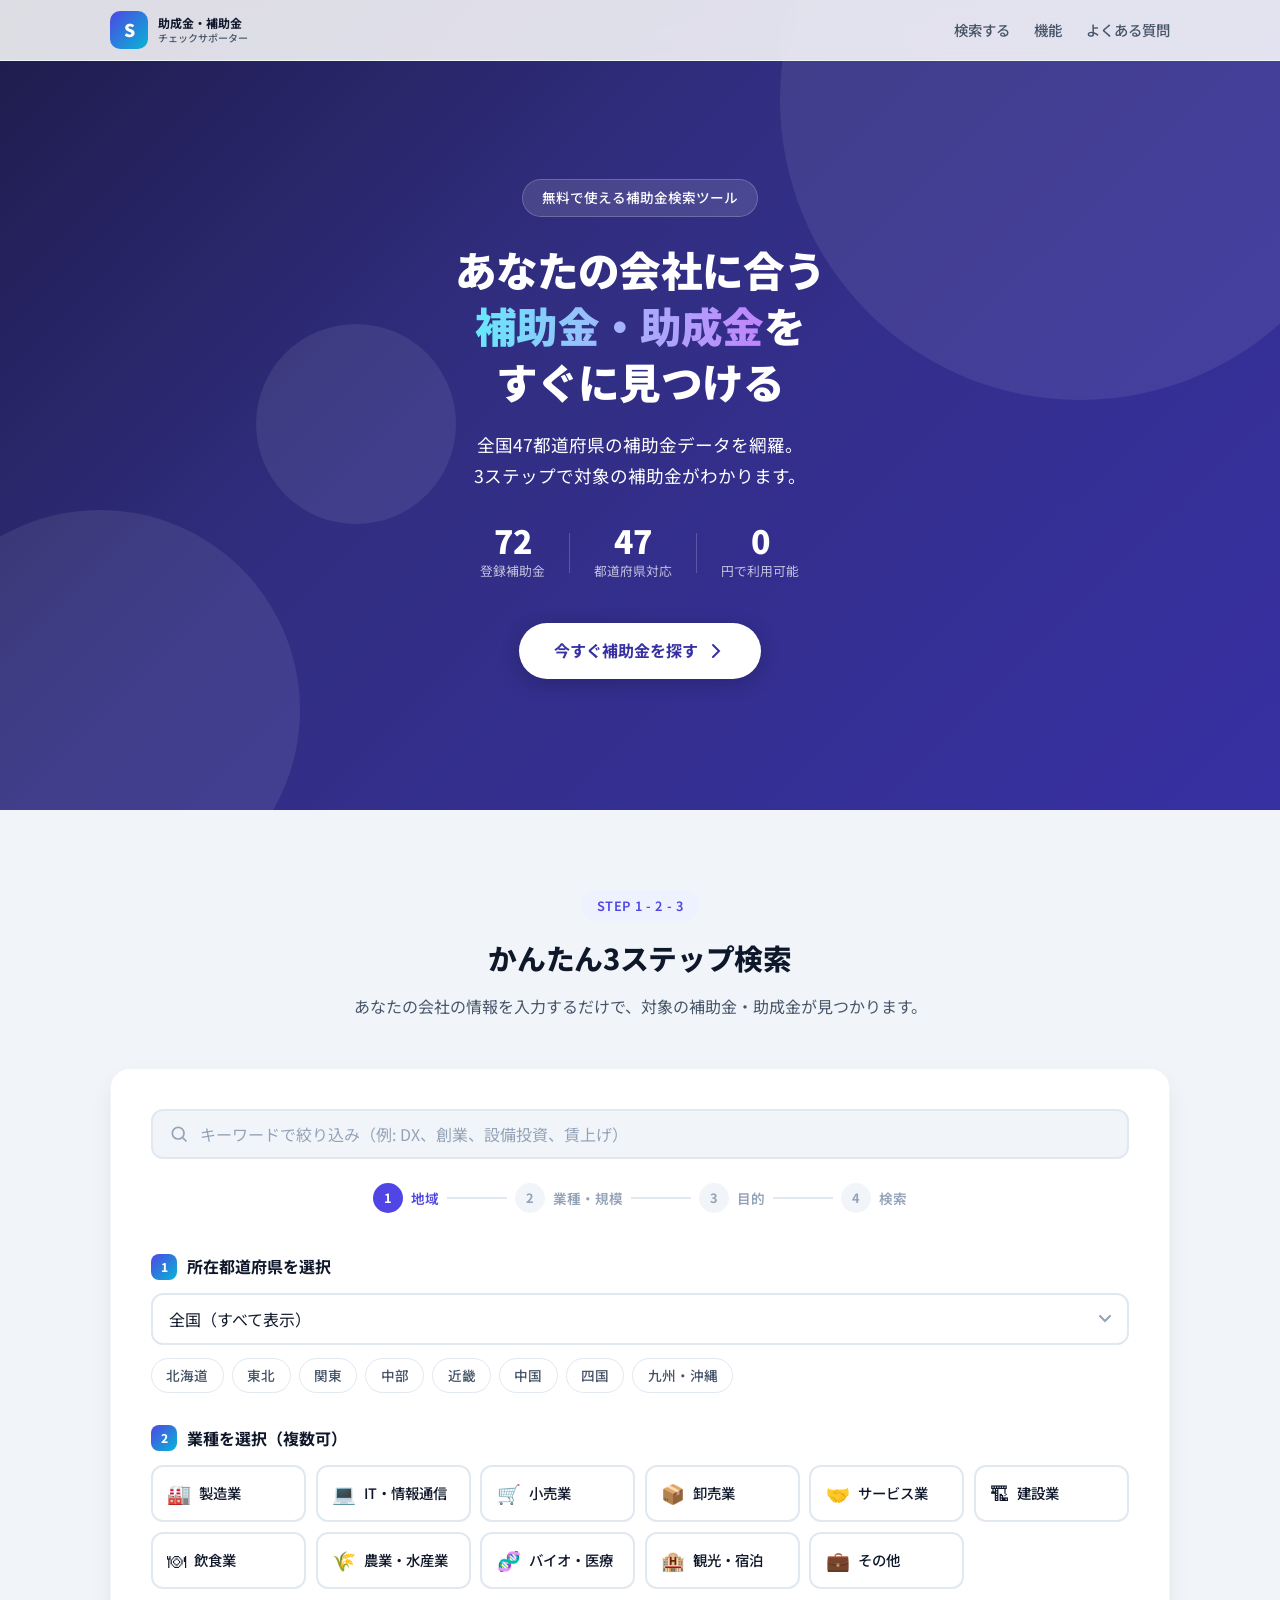
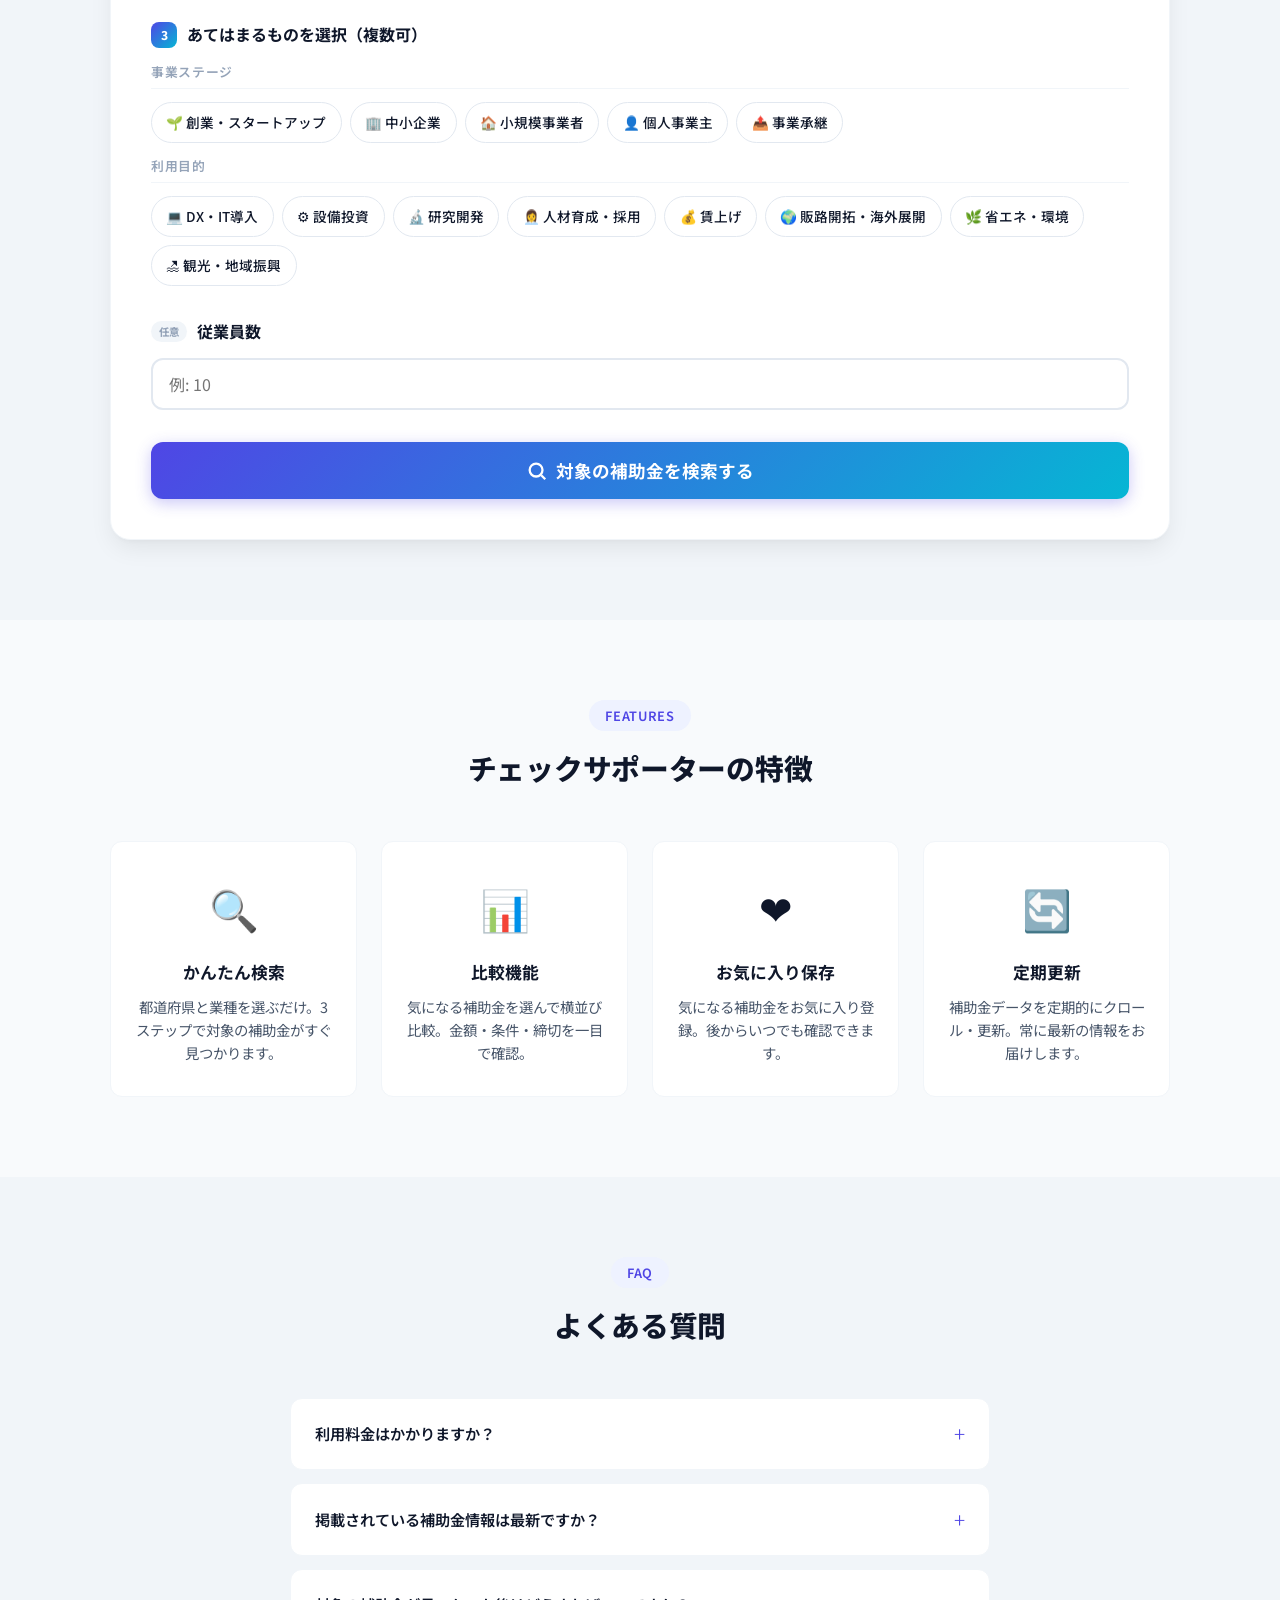
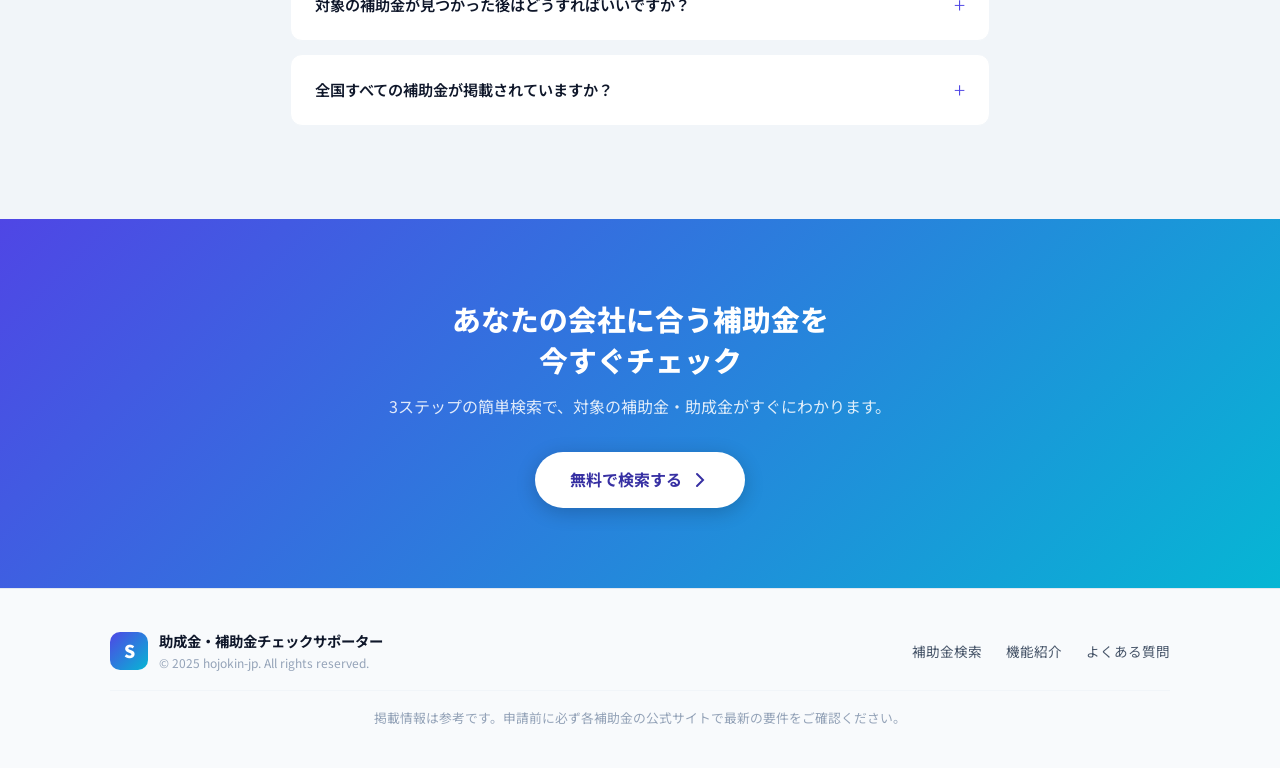
==== commit 5e424f48: "feat: 絞り込みフィルター強化 - 事業ステージ・利用目的・フリーワード検索 - 事業ステージフィルター追加（創業, 中小企業, 小規模, 個人事業主, 事業承継） - 利用目的フィルター追加（D" ====
--- a/web/index.html
+++ b/web/index.html
@@ -87,49 +87,11 @@
 
     <div class="search-card">
 
-      <!-- 法人番号・会社名で自動入力 -->
-      <div class="corp-lookup-block">
-        <div class="corp-lookup-header">
-          <svg width="20" height="20" viewBox="0 0 24 24" fill="none" stroke="var(--primary)" stroke-width="2"><rect x="2" y="6" width="20" height="12" rx="2"/><path d="M2 10h20"/></svg>
-          <span>法人番号・会社名から自動入力</span>
-          <button class="corp-toggle" id="corp-toggle" aria-expanded="false">
-            <svg width="16" height="16" viewBox="0 0 24 24" fill="none" stroke="currentColor" stroke-width="2"><path d="M6 9l6 6 6-6"/></svg>
-          </button>
-        </div>
-        <div class="corp-lookup-body" id="corp-lookup-body" style="display:none;">
-          <p class="corp-hint">法人番号（13桁）または会社名を入力すると、都道府県が自動で設定されます。</p>
-          <div class="corp-tabs">
-            <button class="corp-tab active" data-tab="number">法人番号で検索</button>
-            <button class="corp-tab" data-tab="name">会社名で検索</button>
-          </div>
-          <!-- 法人番号タブ -->
-          <div class="corp-tab-content active" id="tab-number">
-            <div class="corp-input-row">
-              <input type="text" id="corp-number" class="input-modern" maxlength="13" inputmode="numeric" pattern="\d{13}" placeholder="例: 7000012050002（13桁）" />
-              <button class="btn-corp-search" id="btn-corp-number">検索</button>
-            </div>
-          </div>
-          <!-- 会社名タブ -->
-          <div class="corp-tab-content" id="tab-name">
-            <div class="corp-input-row">
-              <input type="text" id="corp-name" class="input-modern" placeholder="例: トヨタ自動車" />
-              <button class="btn-corp-search" id="btn-corp-name">検索</button>
-            </div>
-            <div class="corp-candidates" id="corp-candidates" style="display:none;"></div>
-          </div>
-          <!-- 結果表示 -->
-          <div class="corp-result" id="corp-result" style="display:none;">
-            <div class="corp-result-card">
-              <div class="corp-result-name" id="corp-result-name"></div>
-              <div class="corp-result-meta" id="corp-result-meta"></div>
-              <button class="btn-corp-apply" id="btn-corp-apply">この情報で検索に反映する</button>
-            </div>
-          </div>
-          <div class="corp-error" id="corp-error" style="display:none;"></div>
-          <div class="corp-loading" id="corp-loading" style="display:none;">
-            <div class="spinner"></div>
-            <span>検索中...</span>
-          </div>
+      <!-- フリーワード検索 -->
+      <div class="form-block keyword-block">
+        <div class="keyword-row">
+          <svg width="20" height="20" viewBox="0 0 24 24" fill="none" stroke="var(--text-muted)" stroke-width="2"><circle cx="11" cy="11" r="7"/><path d="M21 21l-4.35-4.35"/></svg>
+          <input type="text" id="keyword-search" class="input-keyword" placeholder="キーワードで絞り込み（例: DX、創業、設備投資、賃上げ）" />
         </div>
       </div>
 
@@ -137,9 +99,11 @@
       <div class="step-indicator">
         <div class="step active" data-step="1"><span>1</span>地域</div>
         <div class="step-line"></div>
-        <div class="step" data-step="2"><span>2</span>業種</div>
+        <div class="step" data-step="2"><span>2</span>業種・規模</div>
         <div class="step-line"></div>
-        <div class="step" data-step="3"><span>3</span>検索</div>
+        <div class="step" data-step="3"><span>3</span>目的</div>
+        <div class="step-line"></div>
+        <div class="step" data-step="4"><span>4</span>検索</div>
       </div>
 
       <!-- 都道府県選択（地図 + ドロップダウン） -->
@@ -187,11 +151,41 @@
         </div>
       </div>
 
+      <!-- 事業ステージ -->
+      <div class="form-block">
+        <label class="form-label">
+          <span class="label-icon">3</span>
+          あてはまるものを選択（複数可）
+        </label>
+        <div class="filter-group">
+          <p class="filter-sublabel">事業ステージ</p>
+          <div class="chip-row">
+            <label class="filter-chip"><input type="checkbox" class="stage-check" value="創業" /><span>&#x1F331; 創業・スタートアップ</span></label>
+            <label class="filter-chip"><input type="checkbox" class="stage-check" value="中小企業" /><span>&#x1F3E2; 中小企業</span></label>
+            <label class="filter-chip"><input type="checkbox" class="stage-check" value="小規模" /><span>&#x1F3E0; 小規模事業者</span></label>
+            <label class="filter-chip"><input type="checkbox" class="stage-check" value="個人事業" /><span>&#x1F464; 個人事業主</span></label>
+            <label class="filter-chip"><input type="checkbox" class="stage-check" value="事業承継" /><span>&#x1F4E4; 事業承継</span></label>
+          </div>
+
+          <p class="filter-sublabel">利用目的</p>
+          <div class="chip-row">
+            <label class="filter-chip"><input type="checkbox" class="purpose-check" value="DX" /><span>&#x1F4BB; DX・IT導入</span></label>
+            <label class="filter-chip"><input type="checkbox" class="purpose-check" value="設備" /><span>&#x2699; 設備投資</span></label>
+            <label class="filter-chip"><input type="checkbox" class="purpose-check" value="研究" /><span>&#x1F52C; 研究開発</span></label>
+            <label class="filter-chip"><input type="checkbox" class="purpose-check" value="人材" /><span>&#x1F469;&#x200D;&#x1F4BC; 人材育成・採用</span></label>
+            <label class="filter-chip"><input type="checkbox" class="purpose-check" value="賃上げ" /><span>&#x1F4B0; 賃上げ</span></label>
+            <label class="filter-chip"><input type="checkbox" class="purpose-check" value="販路" /><span>&#x1F30D; 販路開拓・海外展開</span></label>
+            <label class="filter-chip"><input type="checkbox" class="purpose-check" value="省エネ" /><span>&#x1F33F; 省エネ・環境</span></label>
+            <label class="filter-chip"><input type="checkbox" class="purpose-check" value="観光" /><span>&#x1F3D6; 観光・地域振興</span></label>
+          </div>
+        </div>
+      </div>
+
       <!-- 従業員数（オプション） -->
       <div class="form-block">
         <label class="form-label">
-          <span class="label-icon">3</span>
-          従業員数（任意）
+          <span class="label-icon opt">任意</span>
+          従業員数
         </label>
         <input type="number" id="employee-count" class="input-modern" min="1" max="99999" placeholder="例: 10" />
       </div>
--- a/web/style.css
+++ b/web/style.css
@@ -277,6 +277,52 @@
 }
 .chip-icon { font-size: 1.2rem; }
 
+/* Keyword Search */
+.keyword-block { margin-bottom: 1.5rem; }
+.keyword-row {
+  display: flex; align-items: center; gap: 0.7rem;
+  padding: 0.7rem 1rem; background: var(--bg-alt);
+  border: 2px solid var(--border); border-radius: var(--radius);
+  transition: border-color var(--transition), box-shadow var(--transition);
+}
+.keyword-row:focus-within { border-color: var(--primary); box-shadow: 0 0 0 4px rgba(79,70,229,0.1); }
+.input-keyword {
+  flex: 1; border: none; background: transparent;
+  font-size: 1rem; font-family: var(--font); color: var(--text);
+  outline: none;
+}
+.input-keyword::placeholder { color: var(--text-muted); }
+
+/* Filter Group (Stage + Purpose) */
+.filter-group { display: flex; flex-direction: column; gap: 0.8rem; }
+.filter-sublabel {
+  font-size: 0.8rem; font-weight: 600; color: var(--text-muted);
+  text-transform: uppercase; letter-spacing: 0.05em;
+  padding-bottom: 0.3rem; border-bottom: 1px solid var(--border-light);
+}
+.chip-row { display: flex; flex-wrap: wrap; gap: 0.5rem; }
+.filter-chip {
+  display: flex; align-items: center; gap: 0.3rem;
+  padding: 0.5rem 0.9rem;
+  border: 1.5px solid var(--border); border-radius: var(--radius-full);
+  cursor: pointer; transition: all var(--transition);
+  font-size: 0.85rem; font-weight: 500; background: white;
+}
+.filter-chip:hover { border-color: var(--primary-light); background: var(--primary-bg); }
+.filter-chip input { display: none; }
+.filter-chip.checked {
+  border-color: var(--primary); background: var(--primary-bg); color: var(--primary);
+  font-weight: 600;
+}
+
+/* Optional label icon */
+.label-icon.opt {
+  font-size: 0.65rem; padding: 0.1rem 0.5rem;
+  border-radius: var(--radius-full);
+  background: var(--bg-alt); color: var(--text-muted);
+  width: auto; height: auto;
+}
+
 /* Search Button */
 .btn-search {
   width: 100%; padding: 1rem; margin-top: 0.5rem;
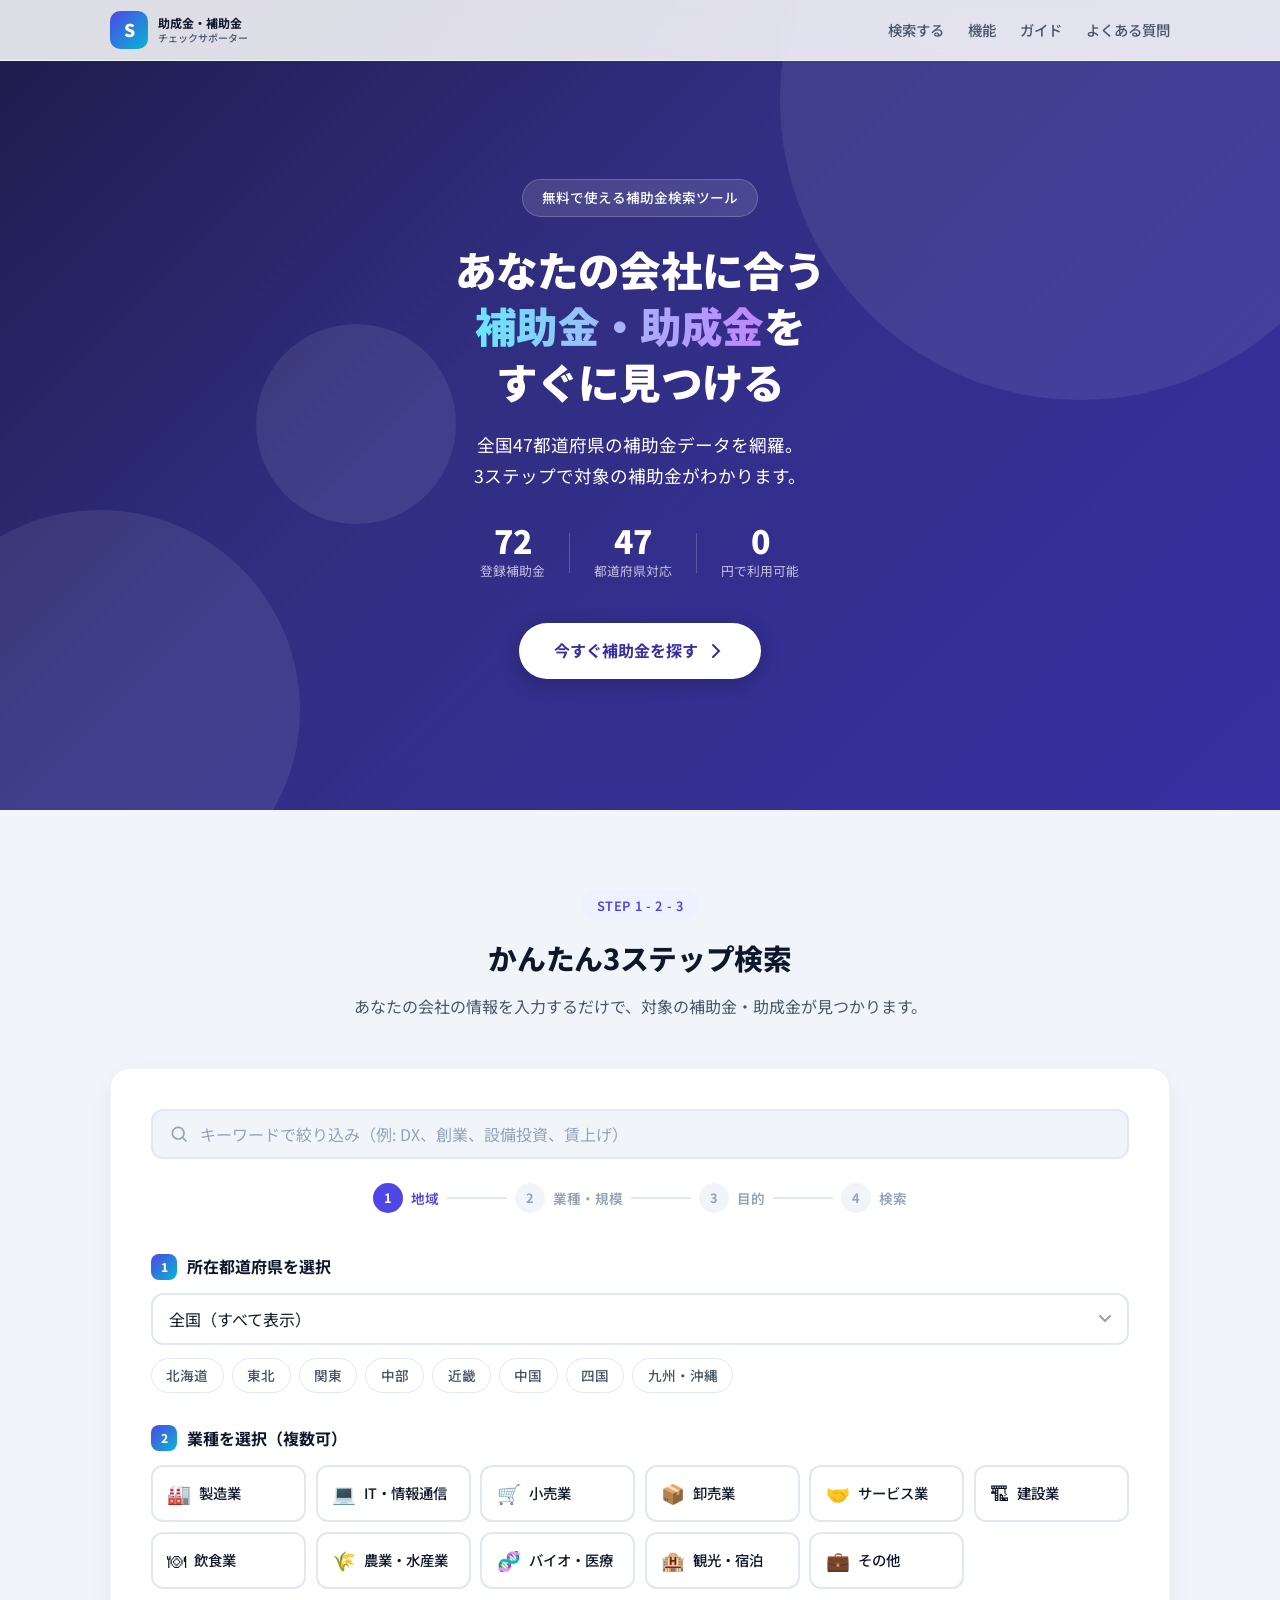
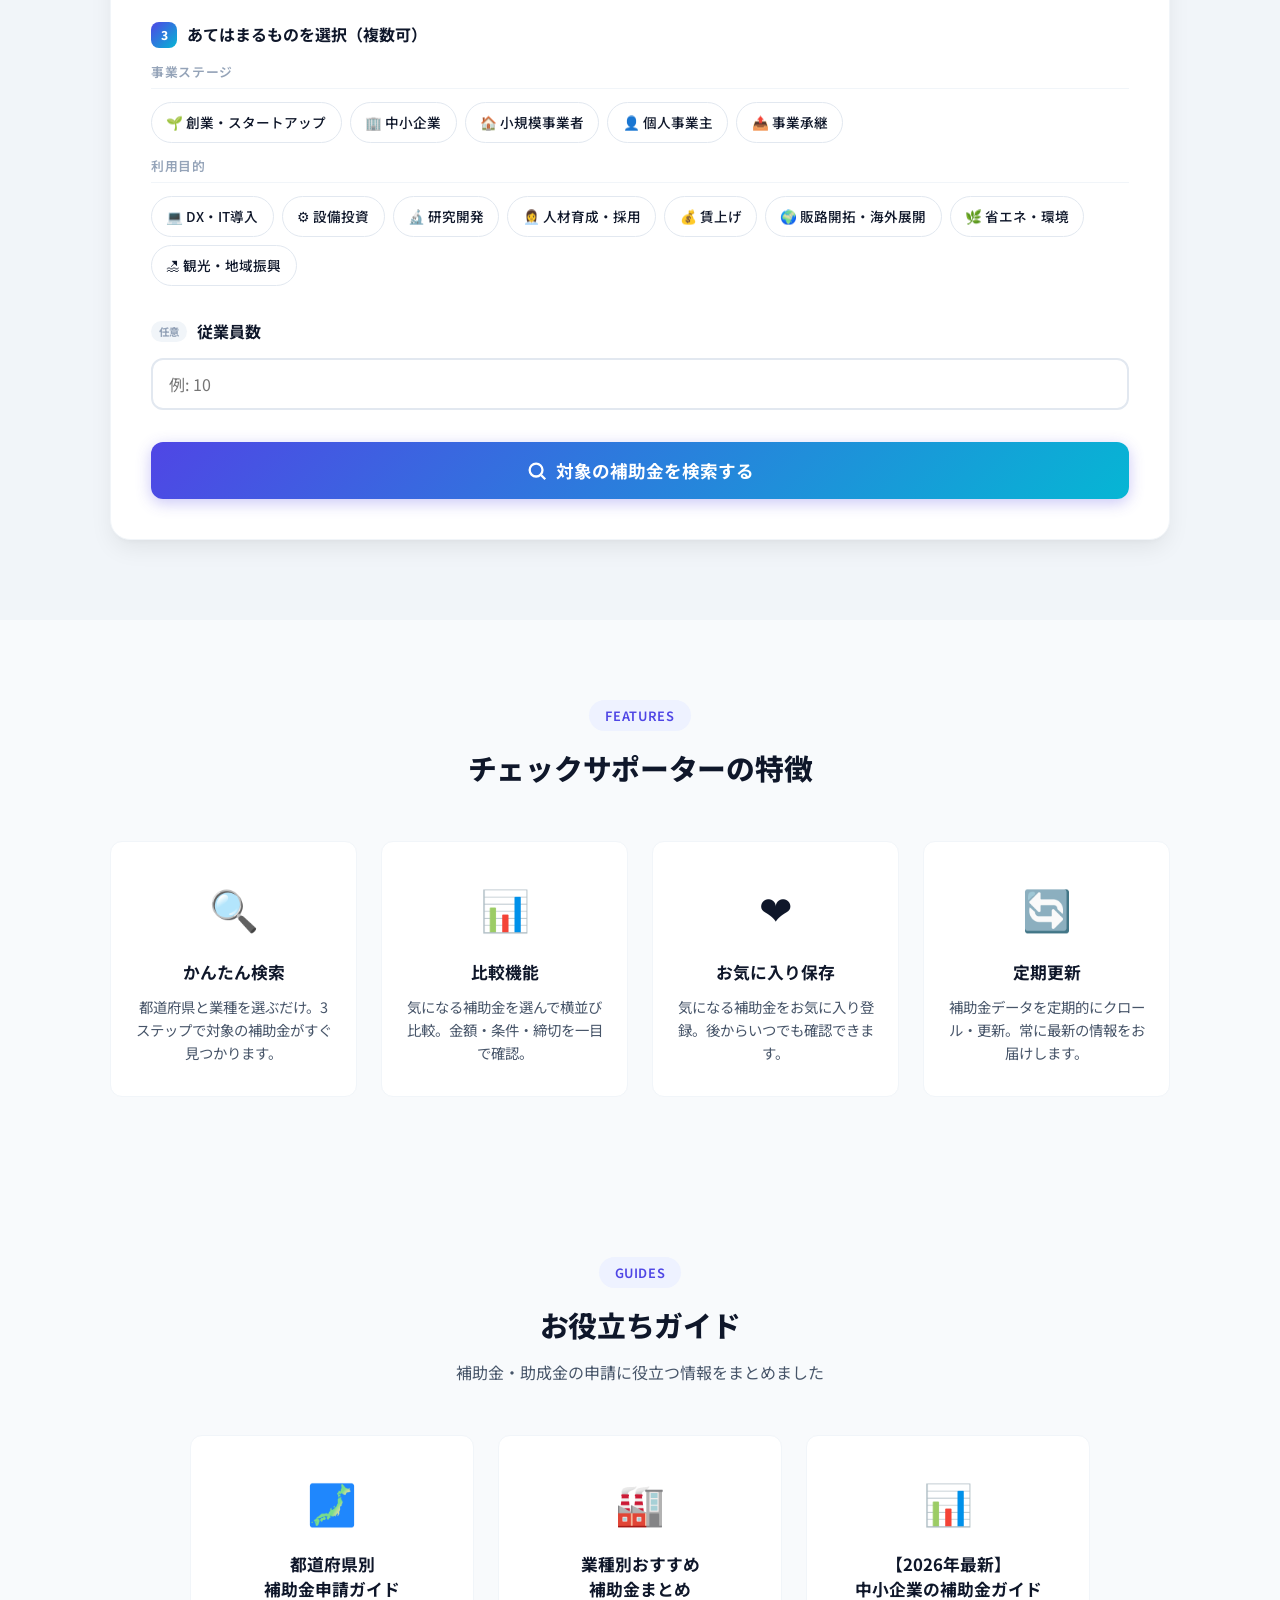
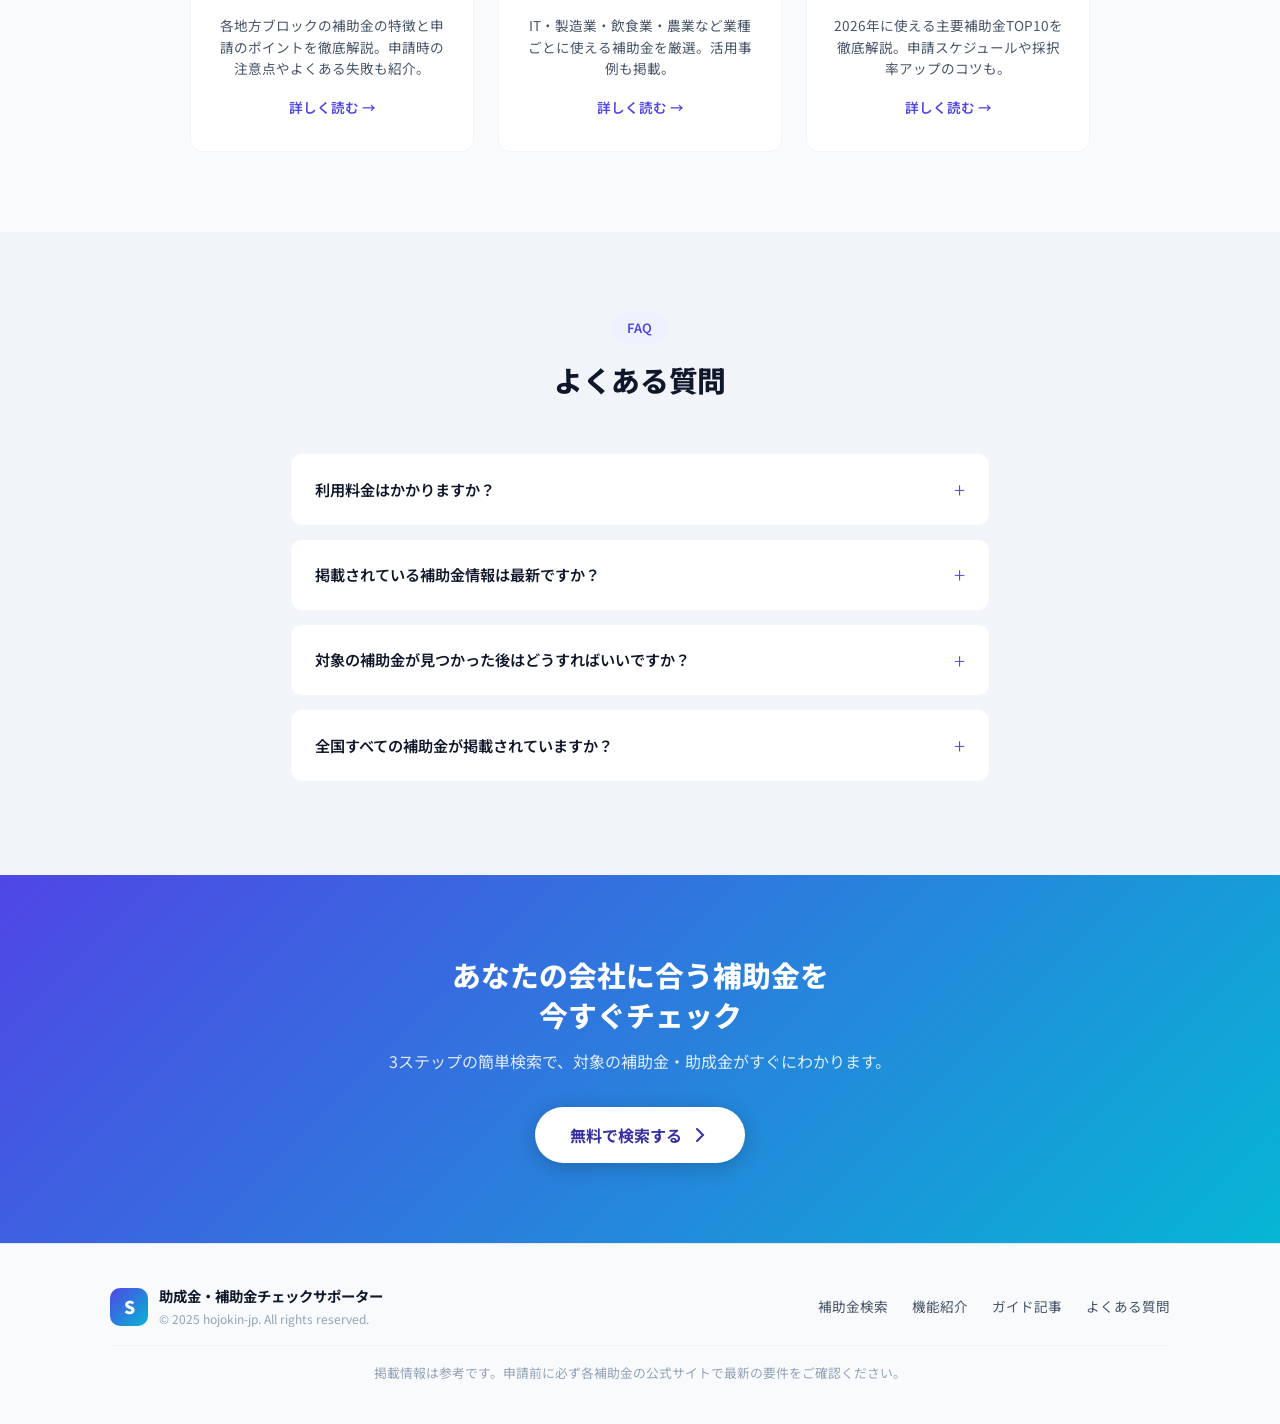
==== commit 1c7b5f51: "feat: SEOガイド記事3本 + OpenClawクロールリクエスト + バグ修正 - 都道府県別補助金申請ガイド記事 (guides/prefecture-guide.html) - 業種別おす" ====
--- a/web/index.html
+++ b/web/index.html
@@ -27,6 +27,7 @@
     <div class="nav-links">
       <a href="#search">検索する</a>
       <a href="#features">機能</a>
+      <a href="#guides">ガイド</a>
       <a href="#faq">よくある質問</a>
     </div>
     <button class="nav-hamburger" id="nav-hamburger" aria-label="メニュー">
@@ -294,6 +295,37 @@
   </div>
 </section>
 
+<!-- ガイド記事セクション -->
+<section class="guides-section" id="guides">
+  <div class="container">
+    <div class="section-header">
+      <span class="section-tag">GUIDES</span>
+      <h2>お役立ちガイド</h2>
+      <p>補助金・助成金の申請に役立つ情報をまとめました</p>
+    </div>
+    <div class="guides-grid">
+      <a href="guides/prefecture-guide.html" class="guide-card">
+        <div class="guide-card-icon">&#x1F5FE;</div>
+        <h3>都道府県別<br/>補助金申請ガイド</h3>
+        <p>各地方ブロックの補助金の特徴と申請のポイントを徹底解説。申請時の注意点やよくある失敗も紹介。</p>
+        <span class="guide-card-link">詳しく読む &rarr;</span>
+      </a>
+      <a href="guides/industry-guide.html" class="guide-card">
+        <div class="guide-card-icon">&#x1F3ED;</div>
+        <h3>業種別おすすめ<br/>補助金まとめ</h3>
+        <p>IT・製造業・飲食業・農業など業種ごとに使える補助金を厳選。活用事例も掲載。</p>
+        <span class="guide-card-link">詳しく読む &rarr;</span>
+      </a>
+      <a href="guides/sme-subsidy-2026.html" class="guide-card">
+        <div class="guide-card-icon">&#x1F4CA;</div>
+        <h3>【2026年最新】<br/>中小企業の補助金ガイド</h3>
+        <p>2026年に使える主要補助金TOP10を徹底解説。申請スケジュールや採択率アップのコツも。</p>
+        <span class="guide-card-link">詳しく読む &rarr;</span>
+      </a>
+    </div>
+  </div>
+</section>
+
 <!-- FAQ セクション -->
 <section class="faq-section" id="faq">
   <div class="container">
@@ -348,6 +380,7 @@
       <div class="footer-links">
         <a href="#search">補助金検索</a>
         <a href="#features">機能紹介</a>
+        <a href="#guides">ガイド記事</a>
         <a href="#faq">よくある質問</a>
       </div>
     </div>
--- a/web/style.css
+++ b/web/style.css
@@ -566,6 +566,43 @@
 .feature-card h3 { font-size: 1.05rem; font-weight: 700; margin-bottom: 0.5rem; }
 .feature-card p { font-size: 0.9rem; color: var(--text-secondary); line-height: 1.6; }
 
+/* --- Guides Section --- */
+.guides-section { padding: 5rem 0; background: var(--bg); }
+.guides-grid {
+  display: grid; grid-template-columns: repeat(3, 1fr);
+  gap: 1.5rem; max-width: 900px; margin: 0 auto;
+}
+.guide-card {
+  background: var(--card-bg); border-radius: var(--radius);
+  padding: 2rem 1.5rem; text-align: center;
+  border: 1px solid var(--border-light);
+  text-decoration: none; color: inherit;
+  transition: transform var(--transition), box-shadow var(--transition);
+  display: flex; flex-direction: column; align-items: center;
+}
+.guide-card:hover {
+  transform: translateY(-6px);
+  box-shadow: var(--shadow-hover);
+}
+.guide-card-icon { font-size: 2.5rem; margin-bottom: 1rem; }
+.guide-card h3 {
+  font-size: 1.05rem; font-weight: 700; margin-bottom: 0.8rem;
+  line-height: 1.5; color: var(--text);
+}
+.guide-card p {
+  font-size: 0.85rem; color: var(--text-secondary);
+  line-height: 1.6; margin-bottom: 1rem; flex: 1;
+}
+.guide-card-link {
+  font-size: 0.85rem; font-weight: 600; color: var(--primary);
+  transition: color var(--transition);
+}
+.guide-card:hover .guide-card-link { color: var(--accent); }
+
+@media (max-width: 768px) {
+  .guides-grid { grid-template-columns: 1fr; max-width: 400px; }
+}
+
 /* --- FAQ Section --- */
 .faq-section { padding: 5rem 0; background: var(--bg-alt); }
 .faq-list { max-width: 700px; margin: 0 auto; }
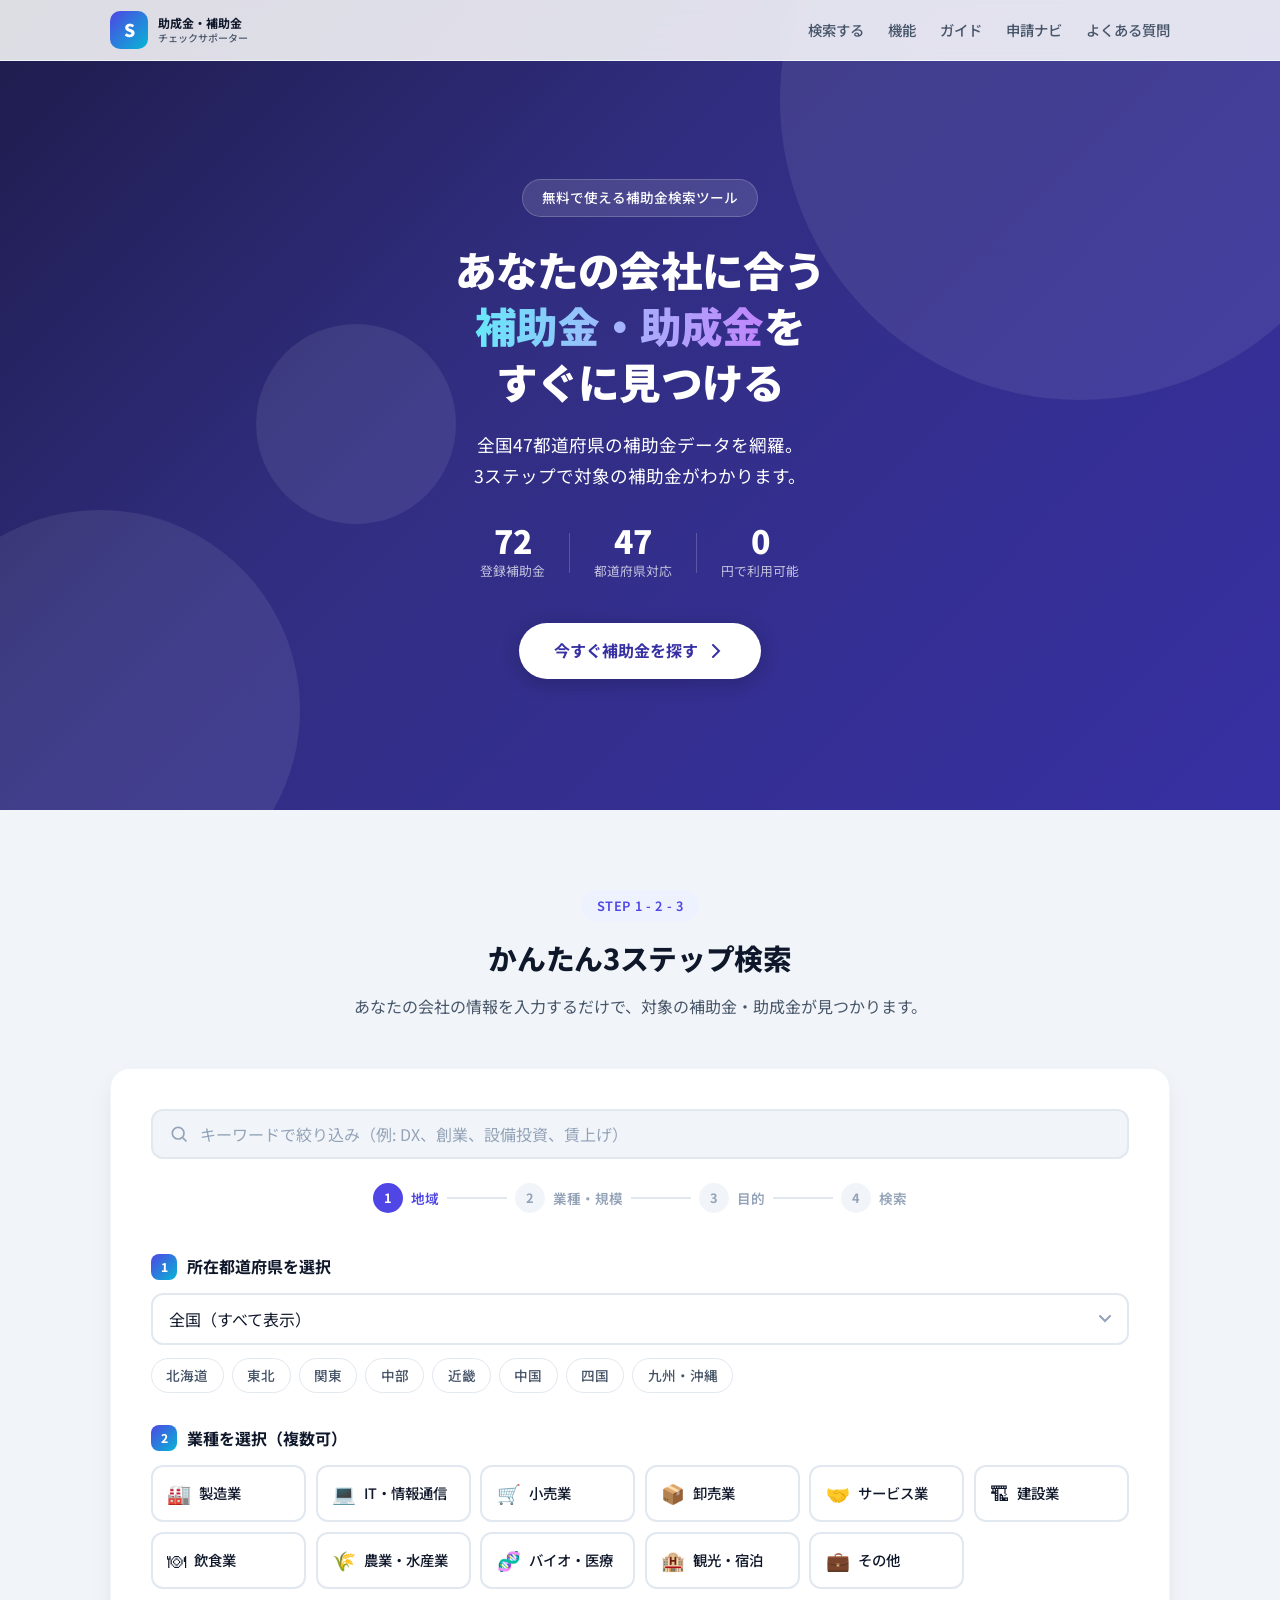
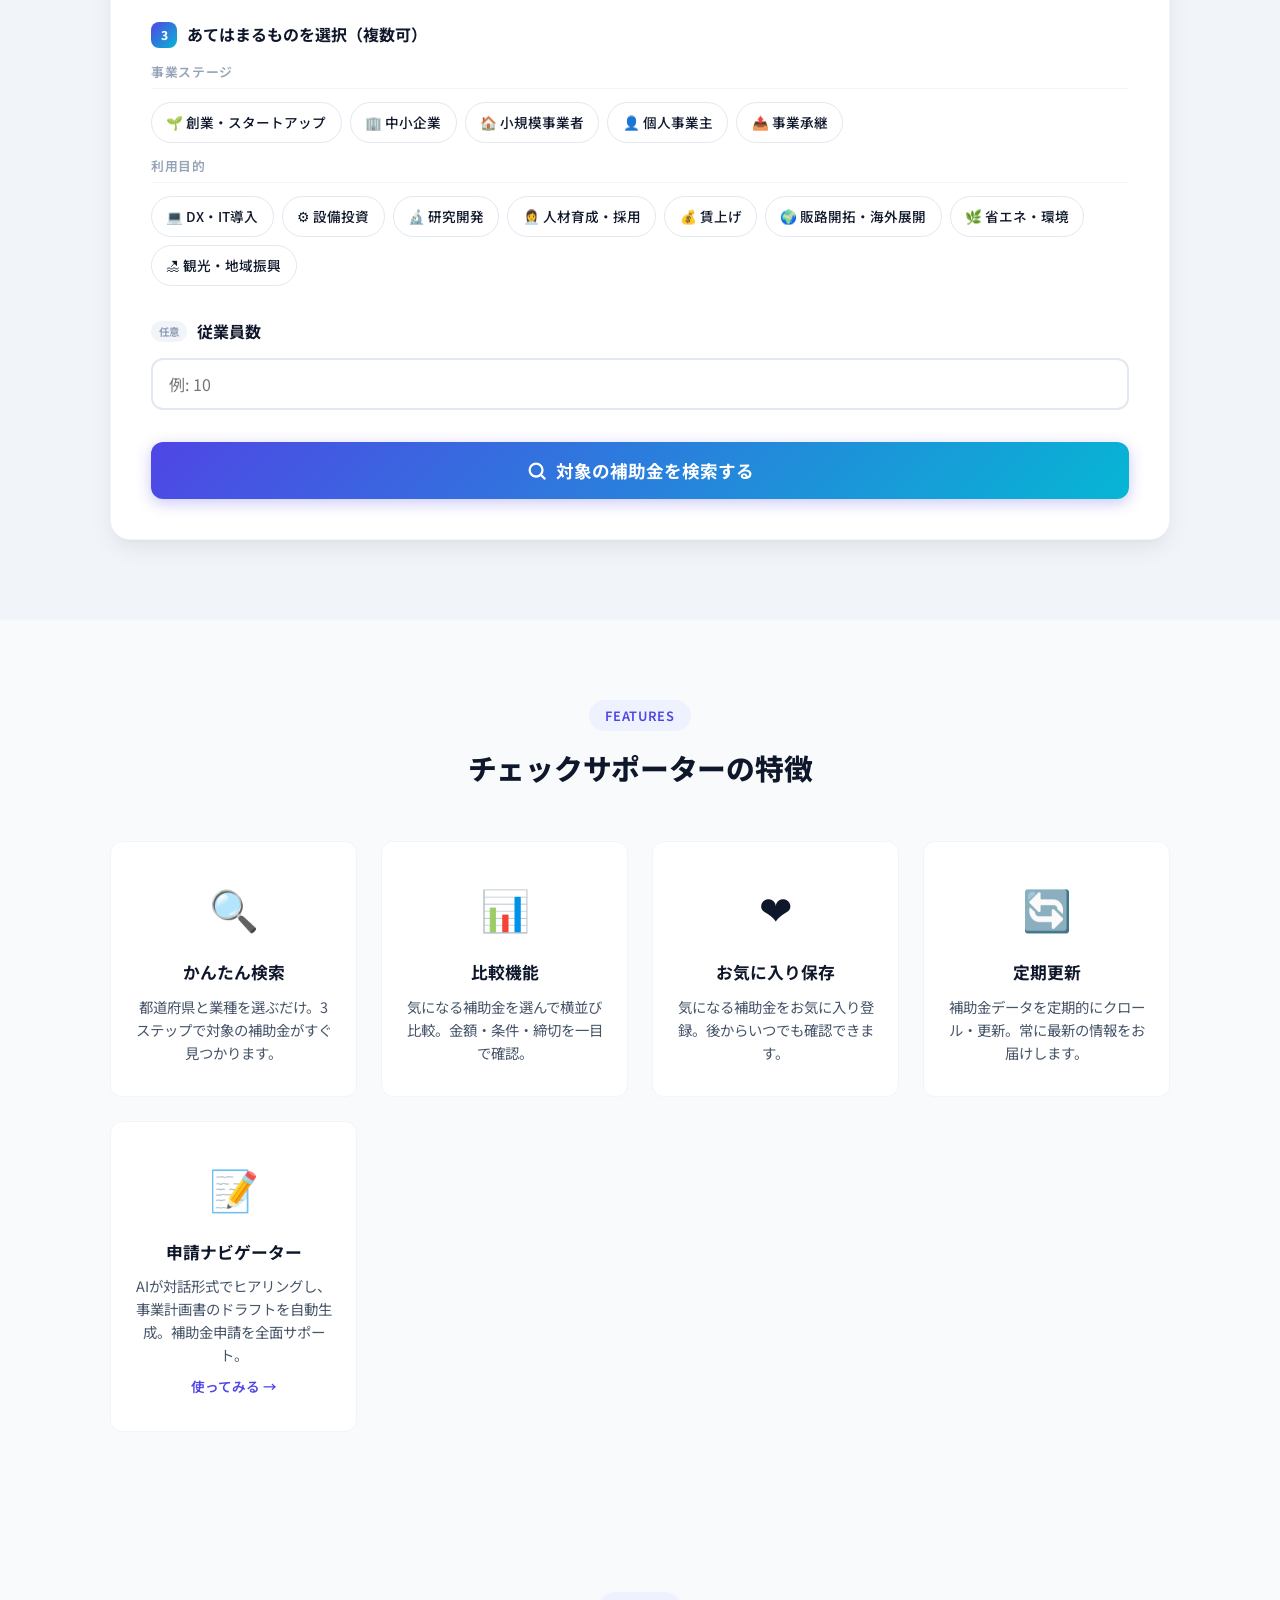
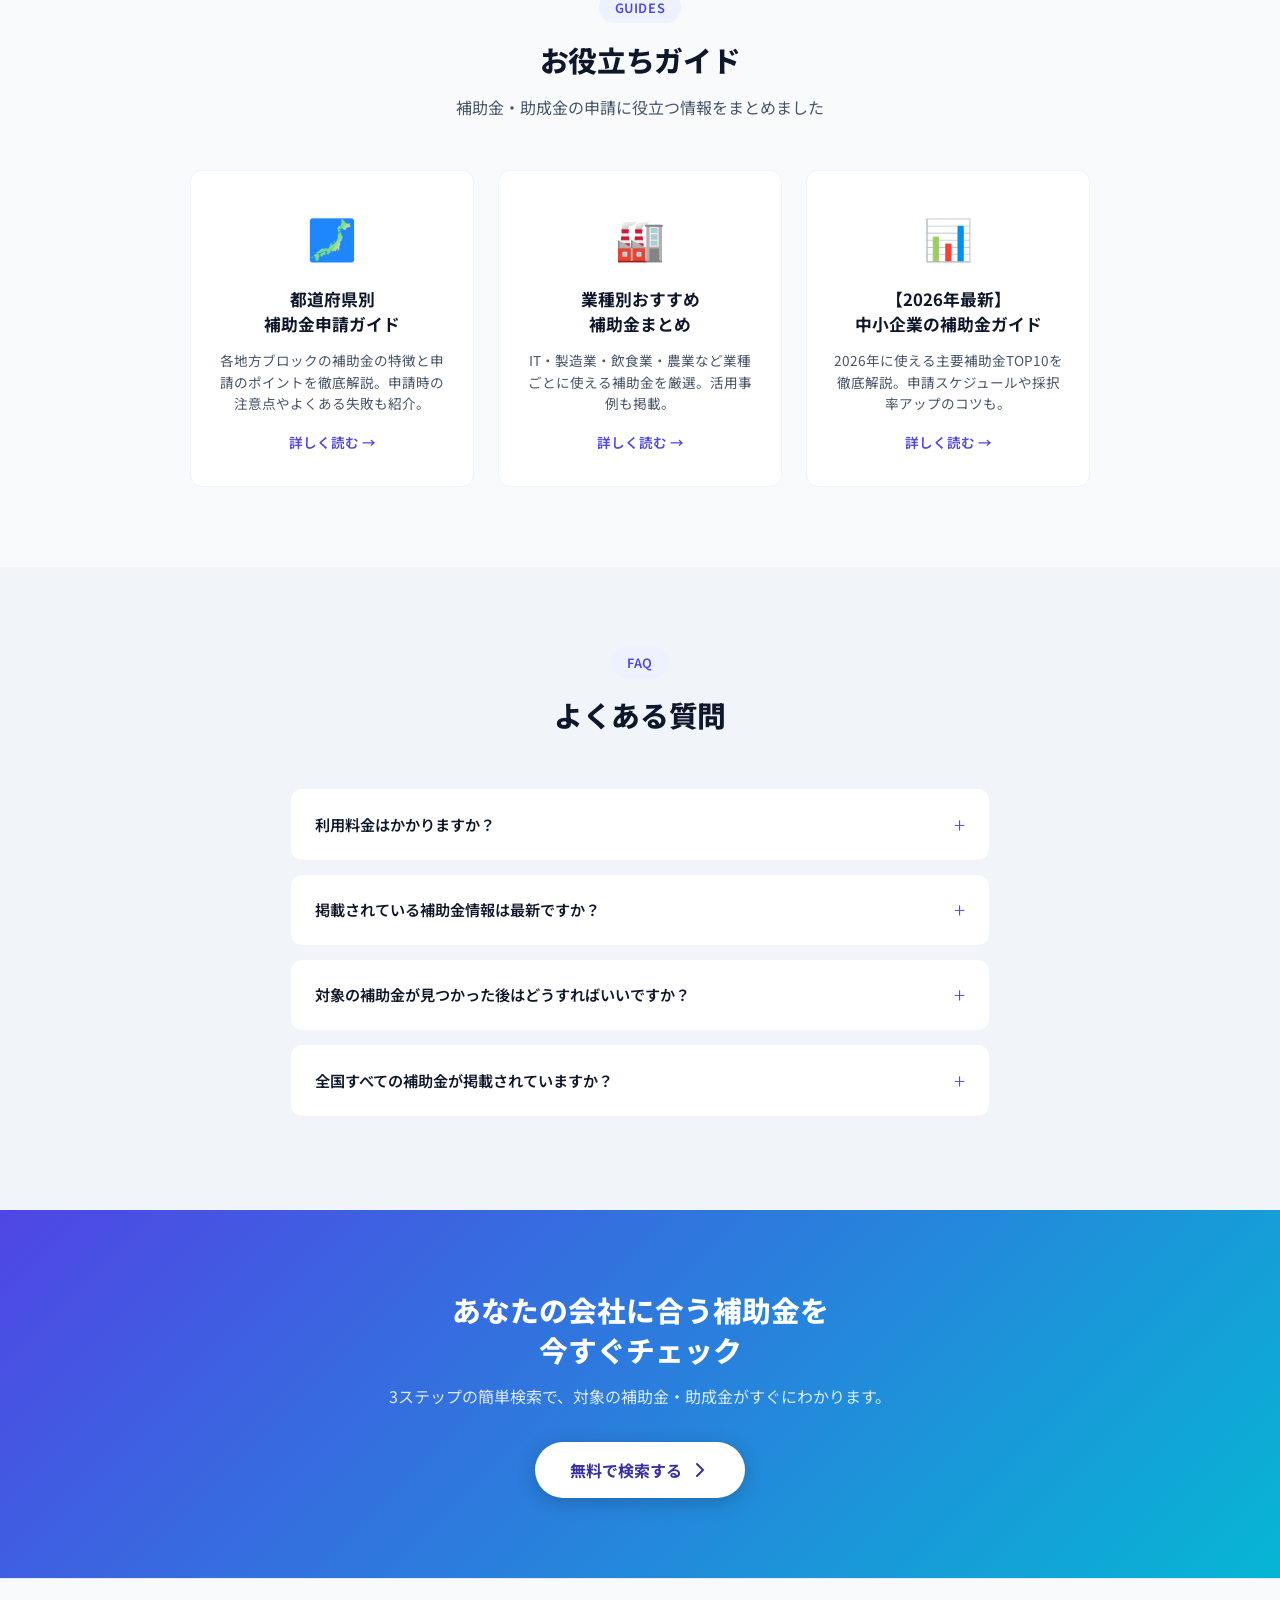
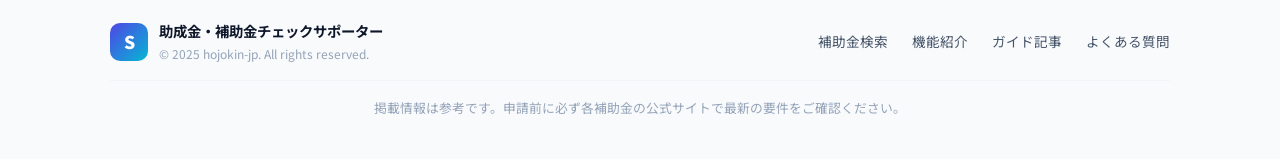
==== commit cd0de1d5: "feat: 補助金申請ナビゲーター（AIチャット型ウィザード） - Navigator Agent定義（navigator.md）: 公募要領解析→ヒアリング→事業計画書生成 - チャット型UIウィザ" ====
--- a/web/index.html
+++ b/web/index.html
@@ -28,6 +28,7 @@
       <a href="#search">検索する</a>
       <a href="#features">機能</a>
       <a href="#guides">ガイド</a>
+      <a href="navigator.html">申請ナビ</a>
       <a href="#faq">よくある質問</a>
     </div>
     <button class="nav-hamburger" id="nav-hamburger" aria-label="メニュー">
@@ -291,6 +292,12 @@
         <h3>定期更新</h3>
         <p>補助金データを定期的にクロール・更新。常に最新の情報をお届けします。</p>
       </div>
+      <a href="navigator.html" class="feature-card feature-card-link" style="text-decoration:none;color:inherit;">
+        <div class="feature-icon">&#x1F4DD;</div>
+        <h3>申請ナビゲーター</h3>
+        <p>AIが対話形式でヒアリングし、事業計画書のドラフトを自動生成。補助金申請を全面サポート。</p>
+        <span style="display:inline-block;margin-top:0.5rem;color:var(--primary);font-weight:600;font-size:0.85rem;">使ってみる &rarr;</span>
+      </a>
     </div>
   </div>
 </section>
--- a/web/style.css
+++ b/web/style.css
@@ -744,6 +744,67 @@
 }
 @keyframes spin { to { transform: rotate(360deg); } }
 
+/* --- Match Reasons --- */
+.match-reasons {
+  display: flex; flex-wrap: wrap; align-items: center; gap: 0.4rem;
+  margin-bottom: 0.8rem; padding: 0.6rem 0.8rem;
+  background: var(--success-bg); border-radius: 8px;
+  border: 1px solid #bbf7d0;
+}
+.match-label {
+  font-size: 0.78rem; font-weight: 700; color: #065f46;
+  white-space: nowrap;
+}
+.match-badge {
+  display: inline-flex; align-items: center; gap: 0.25rem;
+  padding: 0.2rem 0.6rem; border-radius: var(--radius-full);
+  font-size: 0.75rem; font-weight: 600; background: white;
+  border: 1px solid #bbf7d0; color: #065f46;
+}
+.match-badge.match-region, .match-badge.match-pref { border-color: #93c5fd; color: #1e40af; background: #eff6ff; }
+.match-badge.match-industry { border-color: #c4b5fd; color: #5b21b6; background: #f5f3ff; }
+.match-badge.match-stage { border-color: #fbbf24; color: #92400e; background: #fffbeb; }
+.match-badge.match-purpose { border-color: #67e8f9; color: #155e75; background: #ecfeff; }
+.match-badge.match-keyword { border-color: #a5b4fc; color: #3730a3; background: #eef2ff; }
+
+/* --- Advice Panel --- */
+.card-advice-panel {
+  margin-bottom: 1rem; border-radius: 8px;
+  border: 1px solid var(--border-light);
+  overflow: hidden;
+}
+.advice-toggle {
+  display: flex; align-items: center; gap: 0.5rem;
+  padding: 0.7rem 1rem; font-size: 0.85rem; font-weight: 600;
+  color: var(--primary); cursor: pointer;
+  background: var(--primary-bg); list-style: none;
+  transition: background var(--transition);
+}
+.advice-toggle:hover { background: #ddd6fe; }
+.advice-toggle::-webkit-details-marker { display: none; }
+.card-advice-panel[open] .advice-toggle { border-bottom: 1px solid var(--border-light); }
+
+.advice-body { padding: 1rem; background: var(--bg); }
+.advice-item {
+  padding: 0.8rem; margin-bottom: 0.6rem;
+  background: white; border-radius: 8px;
+  border: 1px solid var(--border-light);
+}
+.advice-item:last-child { margin-bottom: 0; }
+.advice-item-header {
+  display: flex; align-items: center; gap: 0.4rem;
+  margin-bottom: 0.4rem; font-size: 0.88rem;
+}
+.advice-icon { font-size: 1rem; }
+.advice-text {
+  font-size: 0.83rem; color: var(--text-secondary); line-height: 1.7;
+}
+.advice-steps {
+  margin: 0.4rem 0 0 1.2rem; padding: 0;
+  font-size: 0.83rem; color: var(--text-secondary); line-height: 1.8;
+}
+.advice-steps li { margin-bottom: 0.2rem; }
+
 /* --- Empty & Loading --- */
 .empty-state {
   text-align: center; padding: 3rem 1rem; color: var(--text-muted);
